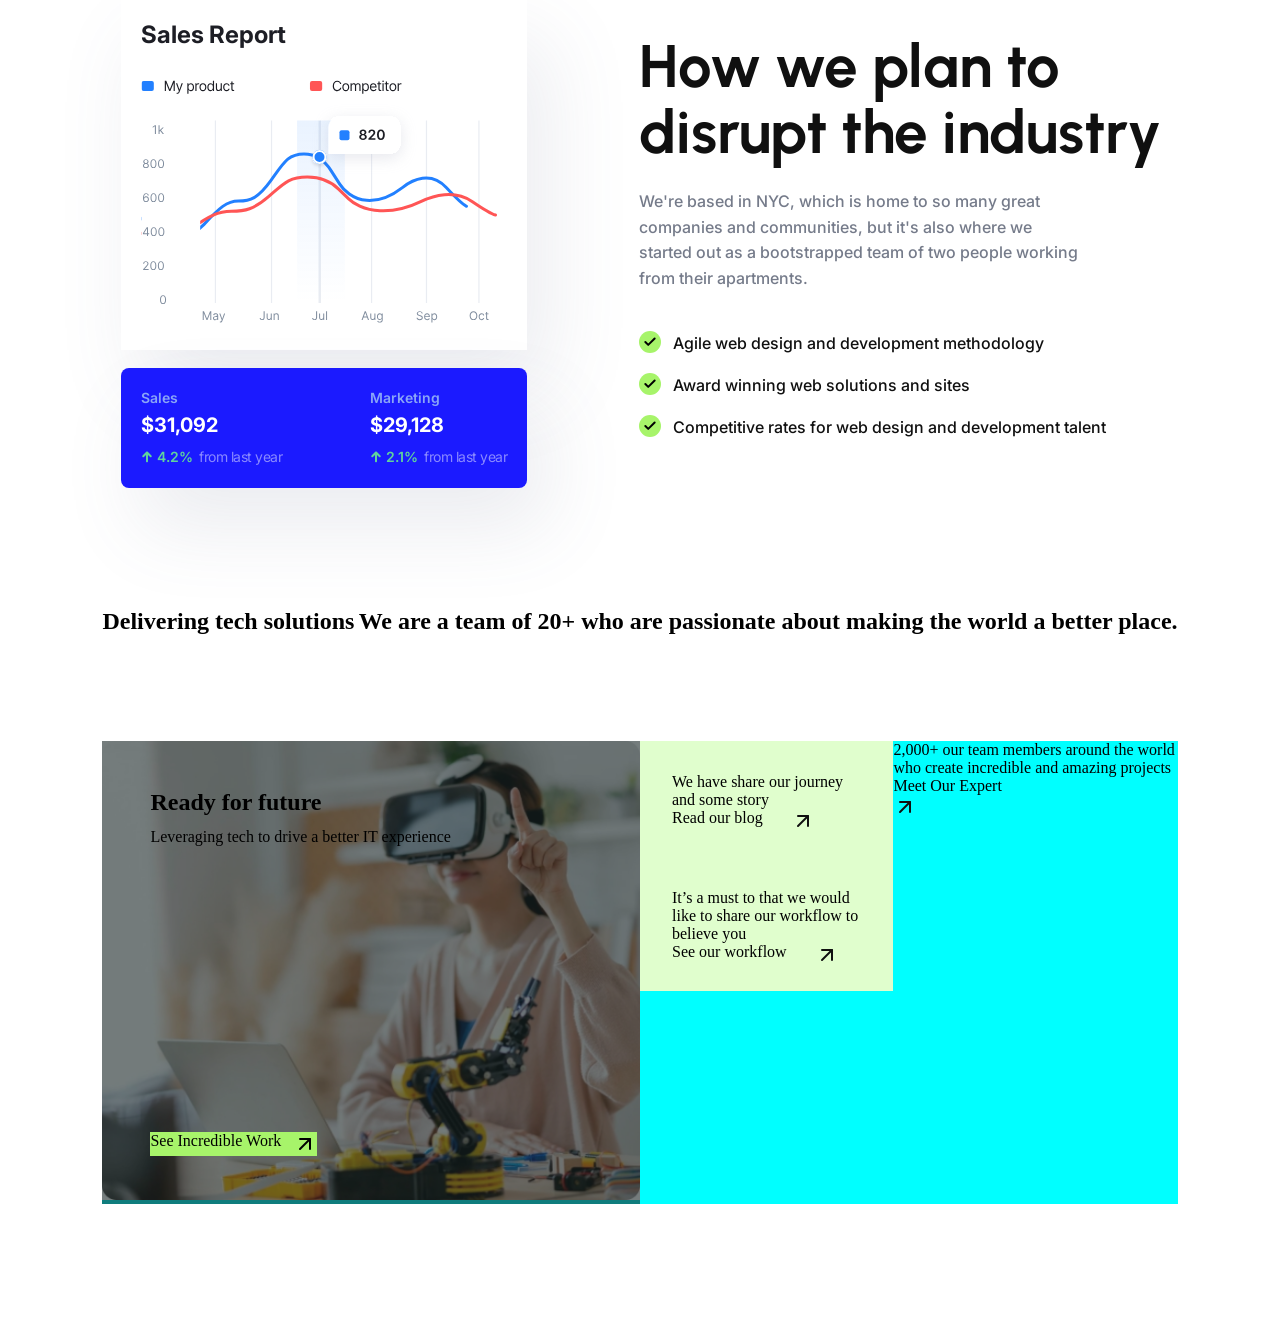
==== index.html @ 2952dc94 "1,2 section (commit1)" ====
<!DOCTYPE html>
<html lang="en">

<head>
    <meta charset="UTF-8">
    <meta name="viewport" content="width=device-width, initial-scale=1.0">
    <link rel="stylesheet" href="./helper.css">
    <link rel="stylesheet" href="./hard-website.css">
    <title>Document</title>
</head>

<body>
    <section class="section-sales">
        <div class="sales-report">
            <div class="sales-report-left">
               
                <div class="sales-report-left-top">
                    <h1 class="sales-report-left-top-title">Sales Report</h1>
                    <svg class="sales-report-left-svg " width="366.000000" height="260.000000" viewBox="0 0 366 260" fill="none" xmlns="http://www.w3.org/2000/svg" xmlns:xlink="http://www.w3.org/1999/xlink">
                        <desc>
                                Created with Pixso.''
                        </desc>
                        <defs>
                            <clipPath id="clip2_6625">
                                <rect id="Dec" rx="0.000000" width="29.500000" height="205.000000" transform="translate(431.770264 54.500000)" fill="white" fill-opacity="0"/>
                            </clipPath>
                            <clipPath id="clip2_6628">
                                <rect id="Nov" rx="0.000000" width="29.500000" height="205.000000" transform="translate(376.869995 54.500000)" fill="white" fill-opacity="0"/>
                            </clipPath>
                            <clipPath id="clip2_6631">
                                <rect id="Oct" rx="0.000000" width="25.840000" height="205.000000" transform="translate(325.630005 54.500000)" fill="white" fill-opacity="0"/>
                            </clipPath>
                            <clipPath id="clip2_6634">
                                <rect id="Sep" rx="0.000000" width="28.280001" height="205.000000" transform="translate(271.949951 54.500000)" fill="white" fill-opacity="0"/>
                            </clipPath>
                            <clipPath id="clip2_6637">
                                <rect id="Aug" rx="0.000000" width="29.500000" height="205.000000" transform="translate(217.050049 54.500000)" fill="white" fill-opacity="0"/>
                            </clipPath>
                            <clipPath id="clip2_6640">
                                <rect id="Jul" rx="0.000000" width="47.799999" height="205.000000" transform="translate(156.050049 54.500000)" fill="white" fill-opacity="0"/>
                            </clipPath>
                            <clipPath id="clip2_6644">
                                <rect id="Jun" rx="0.000000" width="28.280001" height="205.000000" transform="translate(114.570068 54.500000)" fill="white" fill-opacity="0"/>
                            </clipPath>
                            <clipPath id="clip2_6647">
                                <rect id="May" rx="0.000000" width="31.939999" height="205.000000" transform="translate(57.229980 54.500000)" fill="white" fill-opacity="0"/>
                            </clipPath>
                            <clipPath id="clip2_6650">
                                <rect id="Apr" rx="0.000000" width="27.059999" height="205.000000" transform="translate(4.770264 54.500000)" fill="white" fill-opacity="0"/>
                            </clipPath>
                            <clipPath id="clip2_6653">
                                <rect id="Mar" rx="0.000000" width="29.500000" height="205.000000" transform="translate(-50.130005 54.500000)" fill="white" fill-opacity="0"/>
                            </clipPath>
                            <clipPath id="clip2_6656">
                                <rect id="Feb" rx="0.000000" width="28.280001" height="205.000000" transform="translate(-103.810059 54.500000)" fill="white" fill-opacity="0"/>
                            </clipPath>
                            <clipPath id="clip2_6659">
                                <rect id="Jan" rx="0.000000" width="28.280001" height="205.000000" transform="translate(-157.489990 54.500000)" fill="white" fill-opacity="0"/>
                            </clipPath>
                            <filter id="filter_2_6663_dd" x="165.499756" y="32.000000" width="116.000000" height="82.000000" filterUnits="userSpaceOnUse" color-interpolation-filters="sRGB">
                                <feFlood flood-opacity="0" result="BackgroundImageFix"/>
                                <feColorMatrix in="SourceAlpha" type="matrix" values="0 0 0 0 0 0 0 0 0 0 0 0 0 0 0 0 0 0 127 0" result="hardAlpha"/>
                                <feOffset dx="0" dy="4"/>
                                <feGaussianBlur stdDeviation="7.33333"/>
                                <feComposite in2="hardAlpha" operator="out" k2="-1" k3="1"/>
                                <feColorMatrix type="matrix" values="0 0 0 0 0.62353 0 0 0 0 0.63922 0 0 0 0 0.72157 0 0 0 0.25 0"/>
                                <feBlend mode="normal" in2="BackgroundImageFix" result="effect_dropShadow_1"/>
                                <feBlend mode="normal" in="SourceGraphic" in2="effect_dropShadow_1" result="shape"/>
                            </filter>
                            <clipPath id="clip2_6671">
                                <rect id="Group 8" rx="0.000000" width="16.080000" height="23.000000" transform="translate(10.869995 52.500000)" fill="white" fill-opacity="0"/>
                            </clipPath>
                            <clipPath id="clip2_6673">
                                <rect id="Group 8 Copy 9" rx="0.000000" width="9.980000" height="23.000000" transform="translate(18.189941 222.500000)" fill="white" fill-opacity="0"/>
                            </clipPath>
                            <clipPath id="clip2_6675">
                                <rect id="Group 8 Copy 10" rx="0.000000" width="28.280001" height="23.000000" transform="translate(-0.109985 188.500000)" fill="white" fill-opacity="0"/>
                            </clipPath>
                            <clipPath id="clip2_6677">
                                <rect id="Group 8 Copy 3" rx="0.000000" width="28.280001" height="23.000000" transform="translate(-0.109985 154.500000)" fill="white" fill-opacity="0"/>
                            </clipPath>
                            <clipPath id="clip2_6679">
                                <rect id="Group 8 Copy 5" rx="0.000000" width="28.280001" height="23.000000" transform="translate(-0.109985 120.500000)" fill="white" fill-opacity="0"/>
                            </clipPath>
                            <clipPath id="clip2_6681">
                                <rect id="Group 8 Copy 7" rx="0.000000" width="28.280001" height="23.000000" transform="translate(-0.109985 86.500000)" fill="white" fill-opacity="0"/>
                            </clipPath>
                            <filter id="filter_2_6684_dd" x="167.500000" y="82.000000" width="22.000000" height="22.000000" filterUnits="userSpaceOnUse" color-interpolation-filters="sRGB">
                                <feFlood flood-opacity="0" result="BackgroundImageFix"/>
                                <feColorMatrix in="SourceAlpha" type="matrix" values="0 0 0 0 0 0 0 0 0 0 0 0 0 0 0 0 0 0 127 0" result="hardAlpha"/>
                                <feOffset dx="0" dy="2"/>
                                <feGaussianBlur stdDeviation="1.33333"/>
                                <feComposite in2="hardAlpha" operator="out" k2="-1" k3="1"/>
                                <feColorMatrix type="matrix" values="0 0 0 0 0.26667 0 0 0 0 0.26667 0 0 0 0 0.3098 0 0 0 0.15 0"/>
                                <feBlend mode="normal" in2="BackgroundImageFix" result="effect_dropShadow_1"/>
                                <feBlend mode="normal" in="SourceGraphic" in2="effect_dropShadow_1" result="shape"/>
                            </filter>
                            <clipPath id="clip2_6621">
                                <rect id="#Sales Figures" rx="0.000000" width="365.000000" height="259.000000" transform="translate(0.500000 0.500000)" fill="white" fill-opacity="0"/>
                            </clipPath>
                            <linearGradient x1="179.950027" y1="54.000000" x2="179.950027" y2="237.000000" id="paint_linear_2_6643_0" gradientUnits="userSpaceOnUse">
                                <stop stop-color="#2A85FF"/>
                                <stop offset="1.000000" stop-color="#2A85FF" stop-opacity="0.000000"/>
                            </linearGradient>
                        </defs>
                        <rect id="#Sales Figures" rx="0.000000" width="365.000000" height="259.000000" transform="translate(0.500000 0.500000)" fill="#FFFFFF" fill-opacity="0"/>
                        <g clip-path="url(#clip2_6621)">
                            <mask id="mask2_6623" mask-type="alpha" maskUnits="userSpaceOnUse" x="-0.609985" y="8.000000" width="367.219971" height="260.000000">
                                <rect id="Mask" x="-0.609985" y="8.000000" width="367.220001" height="260.000000" fill="#FFFFFF" fill-opacity="1.000000"/>
                                <rect id="Mask" x="-0.609985" y="8.000000" width="367.220001" height="260.000000" stroke="#979797" stroke-opacity="0" stroke-width="0.000000"/>
                            </mask>
                            <g mask="url(#mask2_6623)">
                                <rect id="Dec" rx="0.000000" width="29.500000" height="205.000000" transform="translate(431.770264 54.500000)" fill="#FFFFFF" fill-opacity="0"/>
                                <g clip-path="url(#clip2_6625)">
                                    <path id="Dec" d="M436.81 232.72L436.81 241.25L439.17 241.25Q440.32 241.24 441.18 240.75Q441.54 240.55 441.83 240.28Q442.24 239.89 442.51 239.36Q442.98 238.45 442.98 237.24L442.98 236.7Q442.97 235.52 442.5 234.61Q442.22 234.06 441.8 233.67Q441.52 233.41 441.18 233.21Q441.12 233.18 441.06 233.15Q440.25 232.72 439.21 232.72L436.81 232.72ZM437.93 240.33L437.93 233.65L439.24 233.65Q440.17 233.65 440.79 234.1Q441 234.25 441.18 234.46Q441.86 235.27 441.86 236.72L441.86 237.22Q441.86 238.71 441.14 239.52Q440.97 239.72 440.76 239.86Q440.1 240.33 439.11 240.33L437.93 240.33ZM445.74 241.01Q446.38 241.37 447.22 241.37Q448.17 241.37 448.84 240.94Q449.29 240.64 449.61 240.14L448.95 239.63Q448.69 239.97 448.35 240.19Q448.3 240.22 448.25 240.25Q447.85 240.48 447.28 240.48Q446.83 240.48 446.47 240.31Q446.18 240.16 445.95 239.91Q445.87 239.82 445.81 239.73Q445.42 239.19 445.4 238.39L449.69 238.39L449.69 237.94Q449.69 236.42 449.01 235.61Q448.81 235.37 448.56 235.2Q447.96 234.79 447.09 234.79Q446.76 234.79 446.45 234.87Q446.05 234.98 445.68 235.21Q445.51 235.33 445.35 235.47Q444.94 235.83 444.68 236.37Q444.32 237.11 444.32 238.06L444.32 238.26Q444.32 239.43 444.87 240.21Q444.98 240.37 445.12 240.52Q445.4 240.82 445.74 241.01ZM454.21 240.36Q453.92 240.48 453.58 240.48Q453.03 240.48 452.65 240.24Q452.45 240.1 452.29 239.89Q451.84 239.3 451.84 238.2L451.84 238Q451.84 236.87 452.29 236.28Q452.46 236.06 452.68 235.92Q453.06 235.68 453.57 235.68Q453.95 235.68 454.26 235.84Q454.45 235.93 454.61 236.08Q454.76 236.23 454.86 236.4Q455.04 236.7 455.07 237.09L456.1 237.09Q456.07 236.46 455.79 235.98Q455.61 235.68 455.34 235.43Q455.14 235.25 454.91 235.12Q454.33 234.79 453.57 234.79Q452.75 234.79 452.14 235.15Q452.1 235.17 452.07 235.19Q451.87 235.32 451.7 235.47Q451.33 235.82 451.09 236.31Q450.75 237.03 450.75 237.96L450.75 238.14Q450.75 239.59 451.46 240.44Q451.49 240.47 451.52 240.5Q451.77 240.79 452.08 240.98Q452.71 241.37 453.58 241.37Q453.89 241.37 454.18 241.3Q454.5 241.23 454.8 241.08Q455.26 240.84 455.58 240.47Q455.66 240.39 455.72 240.29Q456 239.89 456.07 239.46Q456.09 239.36 456.1 239.25L455.07 239.25Q455.05 239.47 454.97 239.66Q454.85 239.93 454.59 240.13Q454.41 240.28 454.21 240.36ZM446.48 235.81Q446.75 235.68 447.09 235.68Q447.54 235.68 447.87 235.89Q448.03 235.99 448.17 236.14Q448.56 236.59 448.61 237.42L448.61 237.5L445.44 237.5Q445.54 236.64 445.99 236.16Q446.2 235.93 446.48 235.81Z" fill="#92929D" fill-opacity="1.000000" fill-rule="evenodd"/>
                                    <path id="Shape" d="M444.69 237L444.69 54L445.91 54L445.91 237L444.69 237Z" fill="#F1F1F5" fill-opacity="1.000000" fill-rule="evenodd"/>
                                    <path id="Shape" d="M444.69 54L445.91 54L445.91 237L444.69 237L444.69 54Z" stroke="#979797" stroke-opacity="0" stroke-width="0.000000"/>
                                </g>
                                <rect id="Nov" rx="0.000000" width="29.500000" height="205.000000" transform="translate(376.869995 54.500000)" fill="#FFFFFF" fill-opacity="0"/>
                                <g clip-path="url(#clip2_6628)">
                                    <path id="Nov" d="M387.02 241.25L388.16 241.25L388.16 232.72L387.04 232.72L387.04 239.32L382.73 232.72L381.6 232.72L381.6 241.25L382.73 241.25L382.73 234.68L387.02 241.25ZM390.15 236.35Q389.78 237.09 389.78 238.02L389.78 238.1Q389.78 239.39 390.4 240.24Q390.48 240.36 390.58 240.47Q390.9 240.83 391.29 241.04Q391.89 241.37 392.67 241.37Q393.37 241.37 393.93 241.1Q394.06 241.04 394.19 240.96Q394.41 240.82 394.6 240.64Q394.96 240.3 395.2 239.81Q395.55 239.08 395.55 238.15L395.55 238.08Q395.55 236.75 394.92 235.9Q394.84 235.79 394.75 235.69Q394.44 235.34 394.06 235.13Q393.45 234.79 392.66 234.79Q392 234.79 391.46 235.04Q391.31 235.11 391.17 235.2Q391 235.3 390.85 235.43Q390.42 235.79 390.15 236.35ZM400.57 234.91L399 239.78L397.39 234.91L396.28 234.91L398.58 241.25L399.41 241.25L401.68 234.91L400.57 234.91ZM391.36 239.85Q390.87 239.21 390.87 238.15Q390.87 236.96 391.36 236.32Q391.61 236 391.94 235.84Q392.26 235.68 392.66 235.68Q393.08 235.68 393.41 235.85Q393.73 236.01 393.97 236.33Q394.47 236.98 394.47 238.02Q394.47 239.19 393.98 239.84Q393.75 240.14 393.44 240.31Q393.1 240.48 392.67 240.48Q392.24 240.48 391.9 240.31Q391.59 240.15 391.36 239.85Z" fill="#92929D" fill-opacity="1.000000" fill-rule="evenodd"/>
                                    <path id="Shape" d="M389.79 237L389.79 54L391.01 54L391.01 237L389.79 237Z" fill="#F1F1F5" fill-opacity="1.000000" fill-rule="evenodd"/>
                                    <path id="Shape" d="M389.79 54L391.01 54L391.01 237L389.79 237L389.79 54Z" stroke="#979797" stroke-opacity="0" stroke-width="0.000000"/>
                                </g>
                                <rect id="Oct" rx="0.000000" width="25.840000" height="205.000000" transform="translate(325.630005 54.500000)" fill="#FFFFFF" fill-opacity="0"/>
                                <g clip-path="url(#clip2_6631)">
                                    <path id="Oct" d="M332.48 245.15C334.72 245.15 336.34 246.87 336.34 249.63C336.34 252.39 334.72 254.12 332.48 254.12C330.25 254.12 328.63 252.39 328.63 249.63C328.63 246.87 330.25 245.15 332.48 245.15ZM346.12 247.45L347.52 247.45L347.52 248.3L346.12 248.3L346.12 252.12C346.12 252.97 346.55 253.11 346.99 253.11C347.21 253.11 347.35 253.08 347.43 253.06L347.64 253.96C347.5 254.01 347.26 254.08 346.89 254.08C346.04 254.08 345.11 253.54 345.11 252.39L345.11 248.3L344.13 248.3L344.13 247.45L345.11 247.45L345.11 245.88L346.12 245.88L346.12 247.45ZM332.48 253.13C334.07 253.13 335.31 251.9 335.31 249.63C335.31 247.37 334.07 246.14 332.48 246.14C330.9 246.14 329.65 247.37 329.65 249.63C329.65 251.9 330.9 253.13 332.48 253.13ZM343.2 252.09C343.03 253.25 342.08 254.13 340.63 254.13C338.79 254.13 337.66 252.72 337.66 250.76C337.66 248.76 338.84 247.37 340.61 247.37C341.99 247.37 343.03 248.18 343.2 249.41L342.2 249.41C342.05 248.81 341.52 248.27 340.63 248.27C339.45 248.27 338.67 249.24 338.67 250.72C338.67 252.24 339.44 253.23 340.63 253.23C341.41 253.23 342.01 252.8 342.2 252.09L343.2 252.09Z" fill="#808D9E" fill-opacity="1.000000" fill-rule="evenodd"/>
                                    <path id="Shape" d="M337.33 237L337.33 54L338.55 54L338.55 237L337.33 237Z" fill="#E9ECF2" fill-opacity="1.000000" fill-rule="evenodd"/>
                                </g>
                                <rect id="Sep" rx="0.000000" width="28.280001" height="205.000000" transform="translate(271.949951 54.500000)" fill="#FFFFFF" fill-opacity="0"/>
                                <g clip-path="url(#clip2_6634)">
                                    <path id="Sep" d="M281.71 247.45L280.69 247.45C280.59 246.59 279.78 246.09 278.73 246.09C277.57 246.09 276.8 246.7 276.8 247.54C276.8 248.47 277.84 248.81 278.49 248.98L279.38 249.22C280.28 249.46 281.83 249.99 281.83 251.63C281.83 253.04 280.69 254.15 278.68 254.15C276.8 254.15 275.64 253.18 275.54 251.75L276.63 251.75C276.72 252.73 277.64 253.2 278.68 253.2C279.89 253.2 280.81 252.56 280.81 251.61C280.81 250.74 279.99 250.42 279.07 250.16L278 249.85C276.63 249.46 275.78 248.76 275.78 247.59C275.78 246.12 277.09 245.15 278.76 245.15C280.45 245.15 281.66 246.13 281.71 247.45ZM288.78 252.48C288.48 253.47 287.51 254.13 286.18 254.13C284.28 254.13 283.12 252.79 283.12 250.77C283.12 248.76 284.3 247.37 286.07 247.37C287.44 247.37 288.89 248.2 288.89 250.64L288.89 251.06L284.13 251.06C284.18 252.47 285 253.23 286.18 253.23C286.96 253.23 287.56 252.89 287.81 252.21L288.78 252.48ZM291.43 256.45L290.42 256.45L290.42 247.45L291.39 247.45L291.39 248.49L291.51 248.49C291.73 248.15 292.13 247.37 293.4 247.37C295.06 247.37 296.2 248.68 296.2 250.74C296.2 252.82 295.06 254.13 293.42 254.13C292.16 254.13 291.73 253.35 291.51 252.99L291.43 252.99L291.43 256.45ZM286.07 248.27C284.92 248.27 284.2 249.18 284.13 250.2L287.86 250.2C287.86 249.09 287.16 248.27 286.07 248.27ZM293.29 248.27C292.06 248.27 291.41 249.26 291.41 250.72C291.41 252.21 292.07 253.23 293.29 253.23C294.54 253.23 295.19 252.12 295.19 250.72C295.19 249.34 294.56 248.27 293.29 248.27Z" fill="#808D9E" fill-opacity="1.000000" fill-rule="evenodd"/>
                                    <path id="Shape" d="M284.87 237L284.87 54L286.09 54L286.09 237L284.87 237Z" fill="#E9ECF2" fill-opacity="1.000000" fill-rule="evenodd"/>
                                </g>
                                <rect id="Aug" rx="0.000000" width="29.500000" height="205.000000" transform="translate(217.050049 54.500000)" fill="#FFFFFF" fill-opacity="0"/>
                                <g clip-path="url(#clip2_6637)">
                                    <path id="Aug" d="M222.53 251.52L221.65 254L220.54 254L223.75 245.27L224.84 245.27L228.04 254L226.94 254L226.06 251.52L222.53 251.52ZM224.26 246.65L222.86 250.59L225.72 250.59L224.33 246.65L224.26 246.65ZM241.71 254.18C241.71 255.87 240.45 256.59 238.88 256.59C237.42 256.59 236.62 255.96 236.21 255.27L237.01 254.71C237.28 255.07 237.69 255.7 238.88 255.7C239.94 255.7 240.71 255.21 240.71 254.12L240.71 252.79L240.62 252.79C240.4 253.14 239.99 253.89 238.71 253.89C237.13 253.89 235.93 252.73 235.93 250.69C235.93 248.68 237.08 247.37 238.73 247.37C240.01 247.37 240.42 248.15 240.64 248.49L240.74 248.49L240.74 247.45L241.71 247.45L241.71 254.18ZM231.71 253.11C232.46 253.11 233.4 252.55 233.4 251.32L233.4 247.45L234.4 247.45L234.4 254L233.4 254L233.4 252.89L233.33 252.89C233.02 253.55 232.37 254.08 231.39 254.08C230.16 254.08 229.27 253.28 229.27 251.61L229.27 247.45L230.28 247.45L230.28 251.54C230.28 252.5 230.87 253.11 231.71 253.11ZM236.94 250.67C236.94 252.04 237.59 252.99 238.85 252.99C240.06 252.99 240.72 252.12 240.72 250.67C240.72 249.26 240.08 248.27 238.85 248.27C237.57 248.27 236.94 249.34 236.94 250.67Z" fill="#808D9E" fill-opacity="1.000000" fill-rule="evenodd"/>
                                    <path id="Shape" d="M229.97 237L229.97 54L231.19 54L231.19 237L229.97 237Z" fill="#E9ECF2" fill-opacity="1.000000" fill-rule="evenodd"/>
                                </g>
                                <rect id="Jul" rx="0.000000" width="47.799999" height="205.000000" transform="translate(156.050049 54.500000)" fill="#FFFFFF" fill-opacity="0"/>
                                <g clip-path="url(#clip2_6640)">
                                    <path id="Jul" d="M175.06 251.51L175.06 245.27L176.12 245.27L176.12 251.51C176.12 253.18 175.14 254.12 173.63 254.12C172.2 254.12 171.16 253.29 171.16 251.95L172.2 251.95C172.2 252.69 172.8 253.18 173.63 253.18C174.54 253.18 175.06 252.59 175.06 251.51ZM185.06 245.27L186.07 245.27L186.07 254L185.06 254L185.06 245.27ZM180.53 253.11C181.28 253.11 182.22 252.55 182.22 251.32L182.22 247.45L183.22 247.45L183.22 254L182.22 254L182.22 252.89L182.15 252.89C181.84 253.55 181.19 254.08 180.21 254.08C178.98 254.08 178.09 253.28 178.09 251.61L178.09 247.45L179.1 247.45L179.1 251.54C179.1 252.5 179.69 253.11 180.53 253.11Z" fill="#808D9E" fill-opacity="1.000000" fill-rule="evenodd"/>
                                    <path id="Shape" d="M177.51 237L177.51 54L179.95 54L179.95 237L177.51 237Z" fill="#E9ECF2" fill-opacity="1.000000" fill-rule="evenodd"/>
                                    <g opacity="0.100000">
                                        <path id="Shape" d="M155.55 237L155.55 54L204.35 54L204.35 237L155.55 237Z" fill="url(#paint_linear_2_6643_0)" fill-opacity="1.000000" fill-rule="evenodd"/>
                                    </g>
                                </g>
                                <rect id="Jun" rx="0.000000" width="28.280001" height="205.000000" transform="translate(114.570068 54.500000)" fill="#FFFFFF" fill-opacity="0"/>
                                <g clip-path="url(#clip2_6644)">
                                    <path id="Jun" d="M122.6 251.51L122.6 245.27L123.66 245.27L123.66 251.51C123.66 253.18 122.69 254.12 121.17 254.12C119.74 254.12 118.7 253.29 118.7 251.95L119.74 251.95C119.74 252.69 120.34 253.18 121.17 253.18C122.08 253.18 122.6 252.59 122.6 251.51ZM135.28 248.27C134.32 248.27 133.61 248.92 133.61 250.06L133.61 254L132.61 254L132.61 247.45L133.58 247.45L133.58 248.47L133.66 248.47C133.97 247.81 134.58 247.37 135.57 247.37C136.9 247.37 137.79 248.17 137.79 249.84L137.79 254L136.78 254L136.78 249.91C136.78 248.88 136.21 248.27 135.28 248.27ZM128.07 253.11C128.82 253.11 129.76 252.55 129.76 251.32L129.76 247.45L130.76 247.45L130.76 254L129.76 254L129.76 252.89L129.69 252.89C129.38 253.55 128.74 254.08 127.75 254.08C126.52 254.08 125.63 253.28 125.63 251.61L125.63 247.45L126.64 247.45L126.64 251.54C126.64 252.5 127.24 253.11 128.07 253.11Z" fill="#808D9E" fill-opacity="1.000000" fill-rule="evenodd"/>
                                    <path id="Shape" d="M129.92 237L129.92 54L131.14 54L131.14 237L129.92 237Z" fill="#E9ECF2" fill-opacity="1.000000" fill-rule="evenodd"/>
                                </g>
                                <rect id="May" rx="0.000000" width="31.939999" height="205.000000" transform="translate(57.229980 54.500000)" fill="#FFFFFF" fill-opacity="0"/>
                                <g clip-path="url(#clip2_6647)">
                                    <path id="May" d="M61.73 254L61.73 245.27L62.99 245.27L65.96 252.51L66.06 252.51L69.03 245.27L70.29 245.27L70.29 254L69.3 254L69.3 247.37L69.21 247.37L66.49 254L65.53 254L62.8 247.37L62.72 247.37L62.72 254L61.73 254ZM76.14 253.11C75.93 253.54 75.33 254.15 74.19 254.15C72.95 254.15 71.96 253.42 71.96 252.14C71.96 250.64 73.28 250.37 74.5 250.21C75.69 250.06 76.19 250.1 76.19 249.62L76.19 249.58C76.19 248.74 75.73 248.25 74.81 248.25C73.85 248.25 73.32 248.76 73.1 249.24L72.14 248.9C72.66 247.71 73.78 247.37 74.77 247.37C75.61 247.37 77.19 247.6 77.19 249.68L77.19 254L76.19 254L76.19 253.11L76.14 253.11ZM81.37 254.95C80.99 255.97 80.35 256.45 79.44 256.45C79.1 256.45 78.81 256.38 78.71 256.33L78.96 255.45C79.7 255.63 80.15 255.54 80.52 254.54L80.7 254.03L78.28 247.45L79.37 247.45L81.18 252.67L81.25 252.67L83.06 247.45L84.15 247.45L81.37 254.95ZM72.97 252.19C72.97 252.89 73.55 253.25 74.35 253.25C75.54 253.25 76.19 252.45 76.19 251.63L76.19 250.71C76.01 250.91 74.87 251.03 74.45 251.08C73.66 251.18 72.97 251.42 72.97 252.19Z" fill="#808D9E" fill-opacity="1.000000" fill-rule="evenodd"/>
                                    <path id="Shape" d="M73.82 237L73.82 54L75.01 54L75.01 237L73.82 237Z" fill="#E9ECF2" fill-opacity="1.000000" fill-rule="evenodd"/>
                                </g>
                                <rect id="Apr" rx="0.000000" width="27.059999" height="205.000000" transform="translate(4.770264 54.500000)" fill="#FFFFFF" fill-opacity="0"/>
                                <g clip-path="url(#clip2_6650)">
                                    <path id="Apr" d="M10.08 241.25L10.89 239.02L14.46 239.02L15.27 241.25L16.43 241.25L13.17 232.72L12.18 232.72L8.92 241.25L10.08 241.25ZM14.13 238.1L11.23 238.1L12.67 234.11L14.13 238.1ZM22.19 240.48Q22.85 239.6 22.85 238.15L22.85 238.05Q22.85 236.52 22.18 235.66Q21.89 235.28 21.51 235.07Q21.02 234.79 20.38 234.79Q19.61 234.79 19.07 235.14Q18.77 235.32 18.54 235.61L18.48 234.91L17.49 234.91L17.49 243.69L18.58 243.69L18.58 240.64Q18.76 240.83 18.97 240.98Q19.55 241.37 20.39 241.37Q20.99 241.37 21.46 241.12Q21.87 240.9 22.19 240.48ZM26.84 235.84Q27.13 235.84 27.38 235.88L27.38 234.88Q27.21 234.79 26.9 234.79Q26.43 234.79 26.07 234.98Q25.66 235.2 25.38 235.64L25.37 234.91L24.31 234.91L24.31 241.25L25.4 241.25L25.4 236.75Q25.56 236.36 25.86 236.13Q26.24 235.84 26.84 235.84ZM21.31 236.34Q21.76 236.96 21.76 238.03Q21.76 239.25 21.3 239.87Q21.08 240.17 20.78 240.32Q20.47 240.48 20.07 240.48Q19.56 240.48 19.18 240.26Q18.82 240.04 18.58 239.62L18.58 236.59Q18.83 236.14 19.22 235.92Q19.58 235.71 20.05 235.71Q20.48 235.71 20.82 235.9Q21.1 236.05 21.31 236.34Z" fill="#92929D" fill-opacity="1.000000" fill-rule="evenodd"/>
                                    <path id="Shape" d="M18.92 237L18.92 54L20.11 54L20.11 237L18.92 237Z" fill="#F1F1F5" fill-opacity="1.000000" fill-rule="evenodd"/>
                                    <path id="Shape" d="M18.92 54L20.11 54L20.11 237L18.92 237L18.92 54Z" stroke="#979797" stroke-opacity="0" stroke-width="0.000000"/>
                                </g>
                                <rect id="Mar" rx="0.000000" width="29.500000" height="205.000000" transform="translate(-50.130005 54.500000)" fill="#FFFFFF" fill-opacity="0"/>
                                <g clip-path="url(#clip2_6653)">
                                    <path id="Mar" d="M-41.13 239.68L-43.92 232.72L-45.37 232.72L-45.37 241.25L-44.25 241.25L-44.25 237.93L-44.36 234.36L-41.56 241.25L-40.7 241.25L-37.9 234.34L-38.01 237.93L-38.01 241.25L-36.88 241.25L-36.88 232.72L-38.34 232.72L-41.13 239.68ZM-31.22 240.58Q-31.16 241.06 -31.07 241.25L-29.93 241.25L-29.93 241.16Q-30.15 240.64 -30.15 239.77L-30.15 236.85Q-30.17 236.15 -30.5 235.67Q-30.63 235.49 -30.8 235.34Q-30.8 235.34 -30.81 235.33Q-31.43 234.79 -32.51 234.79Q-33.2 234.79 -33.77 235.05Q-33.78 235.05 -33.78 235.05Q-34.35 235.31 -34.69 235.75Q-34.69 235.75 -34.7 235.75Q-34.99 236.14 -35.03 236.54Q-35.03 236.61 -35.03 236.67L-33.94 236.67Q-33.94 236.54 -33.91 236.43Q-33.82 236.16 -33.55 235.96Q-33.51 235.93 -33.47 235.9Q-33.1 235.67 -32.58 235.67Q-31.93 235.67 -31.59 235.99Q-31.58 236 -31.58 236Q-31.5 236.08 -31.44 236.17Q-31.24 236.47 -31.24 236.91L-31.24 237.41L-32.29 237.41Q-33.66 237.41 -34.41 237.96Q-34.73 238.19 -34.91 238.5Q-35.16 238.92 -35.16 239.49Q-35.16 239.92 -35 240.27Q-34.85 240.59 -34.56 240.84Q-34.44 240.94 -34.31 241.03Q-33.77 241.37 -33.02 241.37Q-32.56 241.37 -32.16 241.22Q-31.64 241.03 -31.22 240.58ZM-25.84 235.84Q-25.55 235.84 -25.3 235.88L-25.3 234.88Q-25.47 234.79 -25.78 234.79Q-26.25 234.79 -26.61 234.98Q-27.01 235.2 -27.29 235.64L-27.31 234.91L-28.37 234.91L-28.37 241.25L-27.28 241.25L-27.28 236.75Q-27.12 236.36 -26.82 236.13Q-26.44 235.84 -25.84 235.84ZM-32.49 240.39Q-32.68 240.43 -32.87 240.43Q-33.32 240.43 -33.64 240.21Q-33.69 240.18 -33.74 240.14Q-33.84 240.05 -33.92 239.94Q-34.08 239.69 -34.08 239.34Q-34.08 239.04 -33.95 238.82Q-33.57 238.18 -32.09 238.18L-31.24 238.18L-31.24 239.48Q-31.27 239.55 -31.31 239.62Q-31.52 239.94 -31.9 240.16Q-32.19 240.33 -32.49 240.39Z" fill="#92929D" fill-opacity="1.000000" fill-rule="evenodd"/>
                                    <path id="Shape" d="M-35.98 237L-35.98 54L-34.79 54L-34.79 237L-35.98 237Z" fill="#F1F1F5" fill-opacity="1.000000" fill-rule="evenodd"/>
                                    <path id="Shape" d="M-35.98 54L-34.79 54L-34.79 237L-35.98 237L-35.98 54Z" stroke="#979797" stroke-opacity="0" stroke-width="0.000000"/>
                                </g>
                                <rect id="Feb" rx="0.000000" width="28.280001" height="205.000000" transform="translate(-103.810059 54.500000)" fill="#FFFFFF" fill-opacity="0"/>
                                <g clip-path="url(#clip2_6656)">
                                    <path id="Feb" d="M-81.25 240.49Q-80.58 239.6 -80.58 238.15L-80.58 238.06Q-80.58 236.54 -81.24 235.67Q-81.53 235.29 -81.91 235.08Q-82.4 234.79 -83.06 234.79Q-83.79 234.79 -84.32 235.12Q-84.63 235.31 -84.87 235.61L-84.87 232.25L-85.95 232.25L-85.95 241.25L-84.96 241.25L-84.9 240.52Q-84.67 240.82 -84.36 241.02Q-83.82 241.37 -83.05 241.37Q-82.46 241.37 -82 241.13Q-81.57 240.91 -81.25 240.49ZM-97.7 237.48L-94.12 237.48L-94.12 236.56L-97.7 236.56L-97.7 233.65L-93.54 233.65L-93.54 232.72L-98.82 232.72L-98.82 241.25L-97.7 241.25L-97.7 237.48ZM-91.24 241.01Q-90.61 241.37 -89.76 241.37Q-88.82 241.37 -88.15 240.94Q-87.7 240.64 -87.37 240.14L-88.04 239.63Q-88.3 239.97 -88.64 240.19Q-88.68 240.22 -88.73 240.25Q-89.13 240.48 -89.71 240.48Q-90.15 240.48 -90.52 240.31Q-90.81 240.16 -91.04 239.91Q-91.11 239.82 -91.18 239.73Q-91.57 239.19 -91.59 238.39L-87.29 238.39L-87.29 237.94Q-87.29 236.42 -87.98 235.61Q-88.18 235.37 -88.43 235.2Q-89.03 234.79 -89.9 234.79Q-90.23 234.79 -90.54 234.87Q-90.94 234.98 -91.3 235.21Q-91.48 235.33 -91.63 235.47Q-92.05 235.83 -92.31 236.37Q-92.67 237.11 -92.67 238.06L-92.67 238.26Q-92.67 239.43 -92.12 240.21Q-92 240.37 -91.86 240.52Q-91.58 240.82 -91.24 241.01ZM-90.51 235.81Q-90.23 235.68 -89.9 235.68Q-89.44 235.68 -89.11 235.89Q-88.95 235.99 -88.82 236.14Q-88.42 236.59 -88.38 237.42L-88.38 237.5L-91.55 237.5Q-91.45 236.64 -91 236.16Q-90.78 235.93 -90.51 235.81ZM-82.1 236.32Q-81.67 236.92 -81.67 238.03Q-81.67 239.24 -82.1 239.85Q-82.29 240.11 -82.55 240.26Q-82.88 240.45 -83.31 240.45Q-83.79 240.45 -84.15 240.25Q-84.59 240 -84.87 239.45L-84.87 236.71Q-84.62 236.19 -84.21 235.94Q-83.84 235.71 -83.33 235.71Q-82.85 235.71 -82.5 235.93Q-82.27 236.07 -82.1 236.32Z" fill="#92929D" fill-opacity="1.000000" fill-rule="evenodd"/>
                                    <path id="Shape" d="M-88.44 237L-88.44 54L-87.25 54L-87.25 237L-88.44 237Z" fill="#F1F1F5" fill-opacity="1.000000" fill-rule="evenodd"/>
                                    <path id="Shape" d="M-88.44 54L-87.25 54L-87.25 237L-88.44 237L-88.44 54Z" stroke="#979797" stroke-opacity="0" stroke-width="0.000000"/>
                                </g>
                                <rect id="Jan" rx="0.000000" width="28.280001" height="205.000000" transform="translate(-157.489990 54.500000)" fill="#FFFFFF" fill-opacity="0"/>
                                <g clip-path="url(#clip2_6659)">
                                    <path id="Jan" d="M-147.88 232.72L-149.01 232.72L-149.01 238.78Q-149.02 239.5 -149.37 239.92Q-149.41 239.97 -149.45 240.01Q-149.58 240.14 -149.73 240.23Q-150.08 240.45 -150.58 240.45Q-151.28 240.45 -151.67 240.1Q-151.71 240.07 -151.74 240.04Q-151.78 239.99 -151.82 239.95Q-152.14 239.55 -152.14 238.9L-153.26 238.9Q-153.26 239.82 -152.82 240.42Q-152.71 240.58 -152.56 240.72Q-152.53 240.74 -152.51 240.76Q-151.8 241.37 -150.58 241.37Q-149.55 241.37 -148.87 240.89Q-148.74 240.79 -148.61 240.68Q-148.46 240.53 -148.34 240.37Q-147.88 239.73 -147.88 238.76L-147.88 232.72ZM-142.29 240.58Q-142.23 241.06 -142.13 241.25L-141 241.25L-141 241.16Q-141.22 240.64 -141.22 239.77L-141.22 236.85Q-141.24 236.15 -141.57 235.67Q-141.69 235.49 -141.86 235.34Q-141.87 235.34 -141.88 235.33Q-142.5 234.79 -143.58 234.79Q-144.27 234.79 -144.84 235.05Q-144.85 235.05 -144.85 235.05Q-145.42 235.31 -145.76 235.75Q-145.76 235.75 -145.76 235.75Q-146.06 236.14 -146.09 236.54Q-146.1 236.61 -146.1 236.67L-145.01 236.67Q-145.01 236.54 -144.97 236.43Q-144.89 236.16 -144.62 235.96Q-144.58 235.93 -144.54 235.9Q-144.17 235.67 -143.65 235.67Q-143 235.67 -142.66 235.99Q-142.65 236 -142.64 236Q-142.57 236.08 -142.51 236.17Q-142.3 236.47 -142.3 236.91L-142.3 237.41L-143.36 237.41Q-144.72 237.41 -145.48 237.96Q-145.8 238.19 -145.98 238.5Q-146.23 238.92 -146.23 239.49Q-146.23 239.92 -146.06 240.27Q-145.91 240.59 -145.63 240.84Q-145.51 240.94 -145.38 241.03Q-144.84 241.37 -144.09 241.37Q-143.63 241.37 -143.23 241.22Q-142.71 241.03 -142.29 240.58ZM-138.37 235.71L-138.41 234.91L-139.43 234.91L-139.43 241.25L-138.35 241.25L-138.35 236.73Q-138.2 236.43 -137.98 236.2Q-137.86 236.09 -137.73 236Q-137.61 235.91 -137.49 235.86Q-137.18 235.71 -136.8 235.71Q-136.16 235.71 -135.85 236.04Q-135.85 236.04 -135.85 236.04Q-135.54 236.37 -135.53 237.06L-135.53 241.25L-134.45 241.25L-134.45 237.06Q-134.46 235.79 -135.09 235.23Q-135.59 234.79 -136.48 234.79Q-137.07 234.79 -137.55 235.03Q-138.01 235.26 -138.37 235.71ZM-143.56 240.39Q-143.74 240.43 -143.93 240.43Q-144.39 240.43 -144.71 240.21Q-144.76 240.18 -144.81 240.14Q-144.91 240.05 -144.98 239.94Q-145.15 239.69 -145.15 239.34Q-145.15 239.04 -145.02 238.82Q-144.64 238.18 -143.15 238.18L-142.3 238.18L-142.3 239.48Q-142.34 239.55 -142.38 239.62Q-142.59 239.94 -142.97 240.16Q-143.25 240.33 -143.56 240.39Z" fill="#92929D" fill-opacity="1.000000" fill-rule="evenodd"/>
                                    <path id="Shape" d="M-143.34 237L-143.34 54L-142.15 54L-142.15 237L-143.34 237Z" fill="#F1F1F5" fill-opacity="1.000000" fill-rule="evenodd"/>
                                    <path id="Shape" d="M-143.34 54L-142.15 54L-142.15 237L-143.34 237L-143.34 54Z" stroke="#979797" stroke-opacity="0" stroke-width="0.000000"/>
                                </g>
                                <g filter="url(#filter_2_6663_dd)">
                                    <path id="Rectangle 2964" d="M199.5 50L247.5 50C254.12 50 259.5 55.37 259.5 62L259.5 76C259.5 82.62 254.12 88 247.5 88L187.5 88L187.5 62C187.5 55.37 192.87 50 199.5 50Z" fill="#FFFFFF" fill-opacity="1.000000" fill-rule="nonzero"/>
                                </g>
                                <path id="820" d="M225.8 71.12C225.8 72.78 224.22 73.99 222.02 73.99C219.8 73.99 218.23 72.78 218.23 71.12C218.23 69.85 219.16 68.79 220.36 68.59L220.36 68.52C219.31 68.29 218.6 67.36 218.61 66.26C218.6 64.69 220.05 63.53 222.02 63.53C223.98 63.53 225.42 64.7 225.42 66.26C225.42 67.36 224.7 68.29 223.67 68.52L223.67 68.59C224.86 68.79 225.8 69.85 225.8 71.12ZM234.42 73.85L227.44 73.85L227.44 72.52L230.98 69.05C231.98 68.03 232.5 67.43 232.5 66.58C232.5 65.62 231.78 65.03 230.81 65.03C229.8 65.03 229.14 65.68 229.14 66.72L227.38 66.72C227.38 64.78 228.81 63.53 230.83 63.53C232.88 63.53 234.27 64.78 234.27 66.48C234.27 67.63 233.72 68.56 231.74 70.46L229.99 72.24L229.99 72.31L234.42 72.31L234.42 73.85ZM243.83 68.77C243.83 72.11 242.36 74.05 239.91 74.05C237.45 74.05 235.98 72.11 235.98 68.77C235.99 65.44 237.46 63.53 239.91 63.53C242.35 63.53 243.83 65.45 243.83 68.77ZM220.41 66.44C220.4 67.32 221.07 67.93 222.02 67.93C222.95 67.93 223.62 67.32 223.63 66.44C223.62 65.56 222.97 64.97 222.02 64.97C221.05 64.97 220.4 65.56 220.41 66.44ZM237.85 68.77C237.84 71.22 238.64 72.49 239.91 72.49C241.18 72.49 241.97 71.22 241.97 68.77C241.97 66.35 241.18 65.07 239.91 65.07C238.64 65.07 237.85 66.35 237.85 68.77ZM220.13 70.99C220.12 71.93 220.87 72.57 222.02 72.57C223.16 72.57 223.9 71.93 223.91 70.99C223.9 70.02 223.1 69.33 222.02 69.33C220.92 69.33 220.12 70.02 220.13 70.99Z" fill="#1D1E25" fill-opacity="1.000000" fill-rule="evenodd"/>
                                <rect id="Rectangle 6945" x="198.499756" y="64.142578" rx="2.000000" width="10.000000" height="10.000000" fill="#2280FF" fill-opacity="1.000000"/>
                            </g>
                            <g mask="url(#mask2_6623)">
                                <path id="Vector 3" d="M-9.5 147.88C-5.01 149.73 5.63 154.87 12.19 160.69C20.38 167.96 46.89 175.92 62.8 158.61C78.7 141.31 85.93 135.07 97.5 135.07C109.07 135.07 116.78 132.65 129.8 114.65C142.81 96.65 147.06 87.95 163.06 88C178.52 88.04 186.35 98.73 190.05 104.61L198.73 118.11C202.26 123.77 211.76 133.34 225.68 134.36C239.59 135.38 250.29 130.21 261.39 121.57C271.72 113.53 289.83 104.96 305.25 121.57C317.59 134.87 323.89 139.57 325.5 140.27" stroke="#2280FF" stroke-opacity="1.000000" stroke-width="3.000000" stroke-linecap="round"/>
                                <path id="Vector 4" d="M-33.5 154.62C-28.29 155.96 -15.98 159.71 -8.38 163.95C1.11 169.24 31.81 175.04 50.24 162.43C68.66 149.83 77.03 145.29 90.43 145.29C103.83 145.29 112.76 143.52 127.84 130.41C142.91 117.3 147.83 110.96 166.36 111C184.27 111.03 193.34 118.81 197.62 123.1L207.67 132.93C211.76 137.05 222.77 144.03 238.89 144.77C255 145.51 267.39 141.74 280.25 135.45C292.21 129.6 313.18 123.35 331.05 135.45C345.34 145.14 352.63 148.56 354.5 149.07" stroke="#FF5555" stroke-opacity="1.000000" stroke-width="3.000000" stroke-linecap="round"/>
                            </g>
                            <rect id="Rectangle" x="-0.609985" y="50.000000" width="59.779999" height="203.000000" fill="#FFFFFF" fill-opacity="1.000000"/>
                            <rect id="Rectangle" x="-0.609985" y="50.000000" width="59.779999" height="203.000000" stroke="#979797" stroke-opacity="0" stroke-width="0.000000"/>
                            <rect id="Group 8" rx="0.000000" width="16.080000" height="23.000000" transform="translate(10.869995 52.500000)" fill="#FFFFFF" fill-opacity="0"/>
                            <g clip-path="url(#clip2_6671)">
                                <path id="1k" d="M13.89 59.27L14.95 59.27L14.95 68L13.89 68L13.89 60.37L13.84 60.37L11.71 61.79L11.71 60.72L13.89 59.27ZM18.56 68L17.55 68L17.55 59.27L18.56 59.27L18.56 64.37L18.68 64.37L21.54 61.45L22.79 61.45L20.02 64.25L22.99 68L21.71 68L19.26 64.89L18.56 65.55L18.56 68Z" fill="#808D9E" fill-opacity="1.000000" fill-rule="evenodd"/>
                            </g>
                            <rect id="Group 8 Copy 9" rx="0.000000" width="9.980000" height="23.000000" transform="translate(18.189941 222.500000)" fill="#FFFFFF" fill-opacity="0"/>
                            <g clip-path="url(#clip2_6673)">
                                <path id="0" d="M25.08 233.63C25.08 236.48 23.97 238.12 22.05 238.12C20.12 238.12 19.01 236.48 19.01 233.63C19.01 230.8 20.13 229.15 22.05 229.15C23.96 229.15 25.08 230.8 25.08 233.63ZM20.03 233.63C20.03 235.9 20.78 237.18 22.05 237.18C23.31 237.18 24.06 235.9 24.06 233.63C24.06 231.37 23.31 230.07 22.05 230.07C20.78 230.07 20.03 231.37 20.03 233.63Z" fill="#808D9E" fill-opacity="1.000000" fill-rule="evenodd"/>
                            </g>
                            <rect id="Group 8 Copy 10" rx="0.000000" width="28.280001" height="23.000000" transform="translate(-0.109985 188.500000)" fill="#FFFFFF" fill-opacity="0"/>
                            <g clip-path="url(#clip2_6675)">
                                <path id="200" d="M7.63 204L2.12 204L2.12 203.23L5 200.08C6.01 198.97 6.48 198.37 6.48 197.57C6.48 196.65 5.76 196.07 4.81 196.07C3.8 196.07 3.16 196.73 3.16 197.72L2.15 197.72C2.15 196.19 3.32 195.15 4.84 195.15C6.38 195.15 7.47 196.22 7.47 197.57C7.47 198.54 7.03 199.29 5.53 200.89L3.57 202.99L3.57 203.06L7.63 203.06L7.63 204ZM15.35 199.63C15.35 202.48 14.24 204.12 12.31 204.12C10.39 204.12 9.28 202.48 9.28 199.63C9.28 196.8 10.4 195.15 12.31 195.15C14.22 195.15 15.35 196.8 15.35 199.63ZM22.93 199.63C22.93 202.48 21.82 204.12 19.9 204.12C17.97 204.12 16.86 202.48 16.86 199.63C16.86 196.8 17.99 195.15 19.9 195.15C21.81 195.15 22.93 196.8 22.93 199.63ZM10.3 199.63C10.3 201.9 11.04 203.18 12.31 203.18C13.58 203.18 14.32 201.9 14.32 199.63C14.32 197.37 13.57 196.07 12.31 196.07C11.05 196.07 10.3 197.37 10.3 199.63ZM17.89 199.63C17.89 201.9 18.63 203.18 19.9 203.18C21.17 203.18 21.91 201.9 21.91 199.63C21.91 197.37 21.16 196.07 19.9 196.07C18.64 196.07 17.89 197.37 17.89 199.63Z" fill="#808D9E" fill-opacity="1.000000" fill-rule="evenodd"/>
                            </g>
                            <rect id="Group 8 Copy 3" rx="0.000000" width="28.280001" height="23.000000" transform="translate(-0.109985 154.500000)" fill="#FFFFFF" fill-opacity="0"/>
                            <g clip-path="url(#clip2_6677)">
                                <path id="400" d="M15.79 165.63C15.79 168.48 14.68 170.12 12.76 170.12C10.83 170.12 9.72 168.48 9.72 165.63C9.72 162.8 10.85 161.15 12.76 161.15C14.67 161.15 15.79 162.8 15.79 165.63ZM23.38 165.63C23.38 168.48 22.27 170.12 20.34 170.12C18.42 170.12 17.31 168.48 17.31 165.63C17.31 162.8 18.43 161.15 20.34 161.15C22.25 161.15 23.38 162.8 23.38 165.63ZM6.02 168.21L1.92 168.21L1.92 167.34L5.75 161.27L7.03 161.27L7.03 167.27L8.22 167.27L8.22 168.21L7.03 168.21L7.03 170L6.02 170L6.02 168.21ZM10.74 165.63C10.74 167.9 11.49 169.18 12.76 169.18C14.02 169.18 14.77 167.9 14.77 165.63C14.77 163.37 14.02 162.07 12.76 162.07C11.49 162.07 10.74 163.37 10.74 165.63ZM18.33 165.63C18.33 167.9 19.07 169.18 20.34 169.18C21.61 169.18 22.35 167.9 22.35 165.63C22.35 163.37 21.6 162.07 20.34 162.07C19.08 162.07 18.33 163.37 18.33 165.63ZM3.05 167.27L6.02 167.27L6.02 162.62L5.95 162.62L3.05 167.2L3.05 167.27Z" fill="#808D9E" fill-opacity="1.000000" fill-rule="evenodd"/>
                            </g>
                            <rect id="Group 8 Copy 5" rx="0.000000" width="28.280001" height="23.000000" transform="translate(-0.109985 120.500000)" fill="#FFFFFF" fill-opacity="0"/>
                            <g clip-path="url(#clip2_6679)">
                                <path id="600" d="M7.93 133.18C7.93 134.81 6.78 136.14 5.01 136.12C3.59 136.1 1.98 135.2 1.98 131.97C1.98 128.89 3.19 127.15 5.15 127.15C6.62 127.15 7.65 128.09 7.86 129.45L6.82 129.45C6.63 128.67 6.07 128.09 5.15 128.09C3.8 128.09 2.98 129.32 2.97 131.45L3.04 131.45C3.51 130.72 4.29 130.28 5.19 130.28C6.68 130.28 7.93 131.5 7.93 133.18ZM15.57 131.63C15.57 134.48 14.46 136.12 12.53 136.12C10.61 136.12 9.5 134.48 9.5 131.63C9.5 128.8 10.62 127.15 12.53 127.15C14.44 127.15 15.57 128.8 15.57 131.63ZM23.15 131.63C23.15 134.48 22.04 136.12 20.12 136.12C18.19 136.12 17.08 134.48 17.08 131.63C17.08 128.8 18.21 127.15 20.12 127.15C22.03 127.15 23.15 128.8 23.15 131.63ZM10.52 131.63C10.52 133.9 11.27 135.18 12.53 135.18C13.8 135.18 14.55 133.9 14.55 131.63C14.55 129.37 13.8 128.07 12.53 128.07C11.27 128.07 10.52 129.37 10.52 131.63ZM18.11 131.63C18.11 133.9 18.85 135.18 20.12 135.18C21.39 135.18 22.13 133.9 22.13 131.63C22.13 129.37 21.38 128.07 20.12 128.07C18.86 128.07 18.11 129.37 18.11 131.63ZM3.13 133.2C3.12 134.24 3.92 135.18 5.01 135.18C6.09 135.18 6.91 134.29 6.91 133.18C6.91 132.1 6.12 131.22 5.05 131.22C3.97 131.22 3.13 132.15 3.13 133.2Z" fill="#808D9E" fill-opacity="1.000000" fill-rule="evenodd"/>
                            </g>
                            <rect id="Group 8 Copy 7" rx="0.000000" width="28.280001" height="23.000000" transform="translate(-0.109985 86.500000)" fill="#FFFFFF" fill-opacity="0"/>
                            <g clip-path="url(#clip2_6681)">
                                <path id="800" d="M7.88 99.68C7.87 101.1 6.66 102.12 4.92 102.12C3.15 102.12 1.94 101.1 1.95 99.68C1.94 98.57 2.68 97.64 3.63 97.46L3.63 97.41C2.8 97.2 2.26 96.4 2.27 95.47C2.26 94.14 3.38 93.15 4.92 93.15C6.43 93.15 7.55 94.14 7.55 95.47C7.55 96.4 7.01 97.2 6.19 97.41L6.19 97.46C7.13 97.64 7.87 98.57 7.88 99.68ZM15.48 97.63C15.48 100.48 14.37 102.12 12.45 102.12C10.52 102.12 9.41 100.48 9.41 97.63C9.41 94.8 10.54 93.15 12.45 93.15C14.36 93.15 15.48 94.8 15.48 97.63ZM23.07 97.63C23.07 100.48 21.96 102.12 20.03 102.12C18.11 102.12 17 100.48 17 97.63C17 94.8 18.12 93.15 20.03 93.15C21.94 93.15 23.07 94.8 23.07 97.63ZM3.3 95.54C3.29 96.44 3.96 97.04 4.92 97.04C5.85 97.04 6.52 96.44 6.53 95.54C6.52 94.65 5.88 94.07 4.92 94.07C3.93 94.07 3.29 94.65 3.3 95.54ZM10.44 97.63C10.44 99.9 11.18 101.18 12.45 101.18C13.72 101.18 14.46 99.9 14.46 97.63C14.46 95.37 13.71 94.07 12.45 94.07C11.19 94.07 10.44 95.37 10.44 97.63ZM18.02 97.63C18.02 99.9 18.77 101.18 20.03 101.18C21.3 101.18 22.05 99.9 22.05 97.63C22.05 95.37 21.3 94.07 20.03 94.07C18.77 94.07 18.02 95.37 18.02 97.63ZM2.99 99.62C2.98 100.56 3.72 101.18 4.92 101.18C6.09 101.18 6.83 100.56 6.84 99.62C6.83 98.64 6.02 97.94 4.92 97.94C3.79 97.94 2.98 98.64 2.99 99.62Z" fill="#808D9E" fill-opacity="1.000000" fill-rule="evenodd"/>
                            </g>
                            <g filter="url(#filter_2_6684_dd)">
                                <rect id="Selector" x="171.500000" y="84.000000" rx="7.000000" width="14.000000" height="14.000000" fill="#2280FF" fill-opacity="1.000000"/>
                                <rect id="Selector" x="172.500000" y="85.000000" rx="6.000000" width="12.000000" height="12.000000" stroke="#FFFFFF" stroke-opacity="1.000000" stroke-width="2.000000"/>
                            </g>
                            <rect id="Shape" x="168.969971" y="15.000000" rx="2.000000" width="12.200000" height="10.000000" fill="#FF5555" fill-opacity="1.000000"/>
                            <path id="Cases Sales" d="M242.91 15.29C242.91 15.73 242.54 16.08 242.08 16.08C241.62 16.08 241.24 15.73 241.24 15.29C241.24 14.85 241.62 14.5 242.08 14.5C242.54 14.5 242.91 14.85 242.91 15.29ZM196.25 14.67C198.3 14.67 199.97 15.91 200.35 18L199.12 18C198.82 16.58 197.61 15.83 196.25 15.83C194.41 15.83 192.95 17.26 192.95 19.91C192.95 22.55 194.41 23.98 196.25 23.98C197.61 23.98 198.82 23.22 199.12 21.81L200.35 21.81C199.97 23.9 198.3 25.14 196.25 25.14C193.65 25.14 191.76 23.13 191.76 19.91C191.76 16.68 193.65 14.67 196.25 14.67ZM238.58 17.36L240.21 17.36L240.21 18.35L238.58 18.35L238.58 22.81C238.58 23.8 239.08 23.96 239.59 23.96C239.85 23.96 240.01 23.92 240.11 23.9L240.35 24.95C240.19 25.02 239.91 25.09 239.48 25.09C238.48 25.09 237.4 24.46 237.4 23.13L237.4 18.35L236.25 18.35L236.25 17.36L237.4 17.36L237.4 15.53L238.58 15.53L238.58 17.36ZM245.99 17.36L247.62 17.36L247.62 18.35L245.99 18.35L245.99 22.81C245.99 23.8 246.49 23.96 247 23.96C247.26 23.96 247.42 23.92 247.52 23.9L247.76 24.95C247.6 25.02 247.32 25.09 246.89 25.09C245.89 25.09 244.82 24.46 244.82 23.13L244.82 18.35L243.66 18.35L243.66 17.36L244.82 17.36L244.82 15.53L245.99 15.53L245.99 17.36ZM257.84 25L256.66 25L256.66 17.36L257.8 17.36L257.8 18.51L257.88 18.51C258.16 17.76 258.95 17.24 259.87 17.24C260.04 17.24 260.35 17.25 260.48 17.26L260.48 18.45C260.4 18.43 260.08 18.37 259.77 18.37C258.65 18.37 257.84 19.13 257.84 20.16L257.84 25ZM208.24 21.22C208.24 23.58 206.85 25.16 204.78 25.16C202.72 25.16 201.32 23.58 201.32 21.22C201.32 18.83 202.72 17.26 204.78 17.26C206.85 17.26 208.24 18.83 208.24 21.22ZM210.71 25L209.53 25L209.53 17.36L210.67 17.36L210.67 18.55L210.77 18.55C211.08 17.74 211.82 17.26 212.81 17.26C213.82 17.26 214.49 17.74 214.86 18.55L214.94 18.55C215.34 17.76 216.14 17.26 217.23 17.26C218.59 17.26 219.56 18.09 219.56 19.89L219.56 25L218.38 25L218.38 19.89C218.38 18.76 217.67 18.31 216.83 18.31C215.76 18.31 215.14 19.04 215.14 20.02L215.14 25L213.95 25L213.95 19.77C213.95 18.89 213.33 18.31 212.44 18.31C211.52 18.31 210.71 19.1 210.71 20.22L210.71 25ZM222.38 27.86L221.2 27.86L221.2 17.36L222.34 17.36L222.34 18.57L222.48 18.57C222.73 18.17 223.19 17.26 224.68 17.26C226.61 17.26 227.95 18.79 227.95 21.2C227.95 23.62 226.61 25.16 224.7 25.16C223.23 25.16 222.73 24.24 222.48 23.82L222.38 23.82L222.38 27.86ZM235.48 23.22C235.12 24.38 233.99 25.16 232.44 25.16C230.23 25.16 228.88 23.58 228.88 21.24C228.88 18.89 230.25 17.26 232.32 17.26C233.91 17.26 235.6 18.23 235.6 21.08L235.6 21.57L230.05 21.57C230.11 23.21 231.06 24.1 232.44 24.1C233.36 24.1 234.05 23.7 234.34 22.91L235.48 23.22ZM255.37 21.22C255.37 23.58 253.98 25.16 251.91 25.16C249.85 25.16 248.45 23.58 248.45 21.22C248.45 18.83 249.85 17.26 251.91 17.26C253.98 17.26 255.37 18.83 255.37 21.22ZM242.65 25L241.48 25L241.48 17.36L242.65 17.36L242.65 25ZM202.5 21.22C202.5 22.75 203.21 24.1 204.78 24.1C206.35 24.1 207.07 22.75 207.07 21.22C207.07 19.69 206.35 18.31 204.78 18.31C203.21 18.31 202.5 19.69 202.5 21.22ZM224.55 18.31C223.11 18.31 222.36 19.47 222.36 21.18C222.36 22.91 223.13 24.1 224.55 24.1C226.02 24.1 226.77 22.81 226.77 21.18C226.77 19.57 226.04 18.31 224.55 18.31ZM232.32 18.31C230.97 18.31 230.13 19.37 230.05 20.56L234.41 20.56C234.41 19.27 233.59 18.31 232.32 18.31ZM249.63 21.22C249.63 22.75 250.34 24.1 251.91 24.1C253.48 24.1 254.2 22.75 254.2 21.22C254.2 19.69 253.48 18.31 251.91 18.31C250.34 18.31 249.63 19.69 249.63 21.22Z" fill="#1D1E25" fill-opacity="1.000000" fill-rule="evenodd"/>
                            <rect id="Shape" x="0.609985" y="15.000000" rx="2.000000" width="12.200000" height="10.000000" fill="#2280FF" fill-opacity="1.000000"/>
                            <rect id="Shape" x="0.609985" y="15.000000" rx="2.000000" width="12.200000" height="10.000000" stroke="#979797" stroke-opacity="0" stroke-width="0.000000"/>
                            <path id="Marketing Sales" d="M23.8 25L23.8 14.81L25.27 14.81L28.73 23.27L28.85 23.27L32.31 14.81L33.78 14.81L33.78 25L32.63 25L32.63 17.26L32.53 17.26L29.35 25L28.23 25L25.05 17.26L24.95 17.26L24.95 25L23.8 25ZM71.79 23.82C71.53 24.24 71.03 25.16 69.56 25.16C67.65 25.16 66.32 23.62 66.32 21.2C66.32 18.79 67.65 17.26 69.58 17.26C71.07 17.26 71.53 18.17 71.79 18.57L71.89 18.57L71.89 14.81L73.06 14.81L73.06 25L71.93 25L71.93 23.82L71.79 23.82ZM91.51 17.36L93.14 17.36L93.14 18.35L91.51 18.35L91.51 22.81C91.51 23.8 92 23.96 92.52 23.96C92.78 23.96 92.94 23.92 93.04 23.9L93.28 24.95C93.12 25.02 92.84 25.09 92.4 25.09C91.41 25.09 90.33 24.46 90.33 23.13L90.33 18.35L89.18 18.35L89.18 17.36L90.33 17.36L90.33 15.53L91.51 15.53L91.51 17.36ZM55.52 25L54.35 25L54.35 17.36L55.49 17.36L55.49 18.51L55.56 18.51C55.85 17.76 56.64 17.24 57.55 17.24C57.73 17.24 58.04 17.25 58.17 17.26L58.17 18.45C58.09 18.43 57.77 18.37 57.45 18.37C56.34 18.37 55.52 19.13 55.52 20.16L55.52 25ZM47.49 27.86L46.32 27.86L46.32 17.36L47.45 17.36L47.45 18.57L47.6 18.57C47.85 18.17 48.31 17.26 49.8 17.26C51.73 17.26 53.06 18.79 53.06 21.2C53.06 23.62 51.73 25.16 49.82 25.16C48.35 25.16 47.85 24.24 47.6 23.82L47.49 23.82L47.49 27.86ZM65.39 21.22C65.39 23.58 63.99 25.16 61.93 25.16C59.86 25.16 58.46 23.58 58.46 21.22C58.46 18.83 59.86 17.26 61.93 17.26C63.99 17.26 65.39 18.83 65.39 21.22ZM88.6 22.77C88.41 24.12 87.29 25.16 85.6 25.16C83.45 25.16 82.14 23.5 82.14 21.22C82.14 18.89 83.51 17.26 85.58 17.26C87.19 17.26 88.41 18.21 88.6 19.65L87.43 19.65C87.25 18.95 86.63 18.31 85.6 18.31C84.23 18.31 83.32 19.45 83.32 21.18C83.32 22.95 84.21 24.1 85.6 24.1C86.52 24.1 87.21 23.6 87.43 22.77L88.6 22.77ZM38.59 26.11C38.15 27.3 37.4 27.86 36.34 27.86C35.95 27.86 35.61 27.78 35.49 27.72L35.79 26.69C36.64 26.91 37.17 26.8 37.6 25.63L37.82 25.04L34.99 17.36L36.26 17.36L38.37 23.44L38.45 23.44L40.56 17.36L41.83 17.36L38.59 26.11ZM77.71 23.96C78.58 23.96 79.68 23.3 79.68 21.87L79.68 17.36L80.85 17.36L80.85 25L79.68 25L79.68 23.7L79.6 23.7C79.24 24.48 78.49 25.09 77.33 25.09C75.9 25.09 74.87 24.16 74.87 22.21L74.87 17.36L76.04 17.36L76.04 22.13C76.04 23.25 76.74 23.96 77.71 23.96ZM49.66 18.31C48.23 18.31 47.48 19.47 47.48 21.18C47.48 22.91 48.25 24.1 49.66 24.1C51.13 24.1 51.89 22.81 51.89 21.18C51.89 19.57 51.15 18.31 49.66 18.31ZM59.64 21.22C59.64 22.75 60.35 24.1 61.93 24.1C63.5 24.1 64.21 22.75 64.21 21.22C64.21 19.69 63.5 18.31 61.93 18.31C60.35 18.31 59.64 19.69 59.64 21.22ZM67.49 21.18C67.49 22.81 68.25 24.1 69.72 24.1C71.13 24.1 71.9 22.91 71.9 21.18C71.9 19.47 71.15 18.31 69.72 18.31C68.23 18.31 67.49 19.57 67.49 21.18Z" fill="#1D1E25" fill-opacity="1.000000" fill-rule="evenodd"/>
                        </g>
                    </svg>
                    
                </div>
                
                
                <div class="sales-report-left-bot">
                    <div class="sales-report-left-bot-for-text">
                        <p class="sales-report-left-bot-top-text">Sales</p>
                        <h1 class="sales-report-left-bot-mid-text">$31,092</h1>
                        <div class="sales-report-left-bot-bot-text-for-img">
                            <svg class="sales-report-left-bot-bot-svg" width="12.000000" height="12.000000"
                                viewBox="0 0 12 12" fill="none" xmlns="http://www.w3.org/2000/svg"
                                xmlns:xlink="http://www.w3.org/1999/xlink">
                                <desc>
                                    Created with Pixso.
                                </desc>
                                <defs>
                                    <clipPath id="clip2_6698">
                                        <rect id="UI icon 16/up" rx="0.000000" width="11.000000" height="11.000000"
                                            transform="translate(0.500000 0.500000)" fill="white" fill-opacity="0" />
                                    </clipPath>
                                </defs>
                                <rect id="UI icon 16/up" rx="0.000000" width="11.000000" height="11.000000"
                                    transform="translate(0.500000 0.500000)" fill="#FFFFFF" fill-opacity="0" />
                                <g clip-path="url(#clip2_6698)">
                                    <rect id="Frame 87" rx="0.000000" width="6.500000" height="8.000000"
                                        transform="translate(2.750000 2.000000)" fill="#FFFFFF" fill-opacity="0" />
                                    <path id="Vector 618" d="M2.25 5.25L6 1.5L9.75 5.25" stroke="#60D39C"
                                        stroke-opacity="1.000000" stroke-width="2.000000" stroke-linecap="round" />
                                    <path id="Vector 619" d="M6 10.5L6 1.5" stroke="#60D39C" stroke-opacity="1.000000"
                                        stroke-width="2.000000" stroke-linecap="round" />
                                </g>
                            </svg>
                            <p class="sales-report-left-bot-bot-text-left">4.2%</p>
                            <p class="sales-report-left-bot-bot-text-right">from last year</p>
                        </div>
                    </div>
                    <div class="sales-report-left-bot-for-text">
                        <p class="sales-report-left-bot-top-text">Marketing</p>
                        <h1 class="sales-report-left-bot-mid-text">$29,128</h1>
                        <div class="sales-report-left-bot-bot-text-for-img">
                            <svg class="sales-report-left-bot-bot-svg" width="12.000000" height="12.000000"
                                viewBox="0 0 12 12" fill="none" xmlns="http://www.w3.org/2000/svg"
                                xmlns:xlink="http://www.w3.org/1999/xlink">
                                <desc>
                                    Created with Pixso.
                                </desc>
                                <defs>
                                    <clipPath id="clip2_6698">
                                        <rect id="UI icon 16/up" rx="0.000000" width="11.000000" height="11.000000"
                                            transform="translate(0.500000 0.500000)" fill="white" fill-opacity="0" />
                                    </clipPath>
                                </defs>
                                <rect id="UI icon 16/up" rx="0.000000" width="11.000000" height="11.000000"
                                    transform="translate(0.500000 0.500000)" fill="#FFFFFF" fill-opacity="0" />
                                <g clip-path="url(#clip2_6698)">
                                    <rect id="Frame 87" rx="0.000000" width="6.500000" height="8.000000"
                                        transform="translate(2.750000 2.000000)" fill="#FFFFFF" fill-opacity="0" />
                                    <path id="Vector 618" d="M2.25 5.25L6 1.5L9.75 5.25" stroke="#60D39C"
                                        stroke-opacity="1.000000" stroke-width="2.000000" stroke-linecap="round" />
                                    <path id="Vector 619" d="M6 10.5L6 1.5" stroke="#60D39C" stroke-opacity="1.000000"
                                        stroke-width="2.000000" stroke-linecap="round" />
                                </g>
                            </svg>
                            <p class="sales-report-left-bot-bot-text-left">2.1%</p>
                            <p class="sales-report-left-bot-bot-text-right">from last year</p>
                        </div>
                    </div>
                </div>
            </div>
            <div class="sales-report-right">
                <h1 class="sales-report-right-top-text">How we plan to disrupt the industry</h1>
                <p class="sales-report-right-mid-text">We're based in NYC, which is home to so many great companies and communities, but it's also where we started out as a bootstrapped team of two people working from their apartments. </p>
                <div class="sales-report-right-bot-cont">
                    <div class="sales-report-right-bot-cont-text">
                        <svg class="sales-report-right-bot-cont-text-svg" width="22.000000" height="22.000000" viewBox="0 0 22 22" fill="none" xmlns="http://www.w3.org/2000/svg" xmlns:xlink="http://www.w3.org/1999/xlink">
                            <desc>
                                    Created with Pixso.
                            </desc>
                            <defs>
                                <clipPath id="clip2_6602">
                                    <rect id="check" rx="0.000000" width="13.000000" height="13.000000" transform="translate(4.500000 4.500000)" fill="white" fill-opacity="0"/>
                                </clipPath>
                            </defs>
                            <circle id="Ellipse 252" cx="11.000000" cy="11.000000" r="11.000000" fill="#A7F46A" fill-opacity="1.000000"/>
                            <rect id="check" rx="0.000000" width="13.000000" height="13.000000" transform="translate(4.500000 4.500000)" fill="#FFFFFF" fill-opacity="0"/>
                            <g clip-path="url(#clip2_6602)">
                                <path id="Vector" d="M15.66 7.5L9.24 13.91L6.33 11" stroke="#000000" stroke-opacity="1.000000" stroke-width="2.000000" stroke-linejoin="round" stroke-linecap="round"/>
                            </g>
                        </svg>
                        
                        <p class="sales-report-right-bot-cont-text-p">Agile web design and development methodology</p>
                    </div>
                    <div class="sales-report-right-bot-cont-text">
                        <svg class="sales-report-right-bot-cont-text-svg" width="22.000000" height="22.000000" viewBox="0 0 22 22" fill="none" xmlns="http://www.w3.org/2000/svg" xmlns:xlink="http://www.w3.org/1999/xlink">
                            <desc>
                                    Created with Pixso.
                            </desc>
                            <defs>
                                <clipPath id="clip2_6602">
                                    <rect id="check" rx="0.000000" width="13.000000" height="13.000000" transform="translate(4.500000 4.500000)" fill="white" fill-opacity="0"/>
                                </clipPath>
                            </defs>
                            <circle id="Ellipse 252" cx="11.000000" cy="11.000000" r="11.000000" fill="#A7F46A" fill-opacity="1.000000"/>
                            <rect id="check" rx="0.000000" width="13.000000" height="13.000000" transform="translate(4.500000 4.500000)" fill="#FFFFFF" fill-opacity="0"/>
                            <g clip-path="url(#clip2_6602)">
                                <path id="Vector" d="M15.66 7.5L9.24 13.91L6.33 11" stroke="#000000" stroke-opacity="1.000000" stroke-width="2.000000" stroke-linejoin="round" stroke-linecap="round"/>
                            </g>
                        </svg>
                        
                        <p class="sales-report-right-bot-cont-text-p">Award winning web solutions and sites</p>
                    </div>
                    <div class="sales-report-right-bot-cont-text">
                        <svg class="sales-report-right-bot-cont-text-svg" width="22.000000" height="22.000000" viewBox="0 0 22 22" fill="none" xmlns="http://www.w3.org/2000/svg" xmlns:xlink="http://www.w3.org/1999/xlink">
                            <desc>
                                    Created with Pixso.
                            </desc>
                            <defs>
                                <clipPath id="clip2_6602">
                                    <rect id="check" rx="0.000000" width="13.000000" height="13.000000" transform="translate(4.500000 4.500000)" fill="white" fill-opacity="0"/>
                                </clipPath>
                            </defs>
                            <circle id="Ellipse 252" cx="11.000000" cy="11.000000" r="11.000000" fill="#A7F46A" fill-opacity="1.000000"/>
                            <rect id="check" rx="0.000000" width="13.000000" height="13.000000" transform="translate(4.500000 4.500000)" fill="#FFFFFF" fill-opacity="0"/>
                            <g clip-path="url(#clip2_6602)">
                                <path id="Vector" d="M15.66 7.5L9.24 13.91L6.33 11" stroke="#000000" stroke-opacity="1.000000" stroke-width="2.000000" stroke-linejoin="round" stroke-linecap="round"/>
                            </g>
                        </svg>
                        
                        <p class="sales-report-right-bot-cont-text-p">Competitive rates for web design and development talent</p>
                    </div>
                </div>
            </div>
        </div>
    </section>
    <section class="delivering-section">
        <div class="delivering">
            <div class="div-for-h">
                <h1 class="h-left-top">Delivering tech solutions</h1>
                <h1 class="h-right-top">We are a team of 20+ who are passionate about making the world a better place.</h1>
            </div>
            <div class="ready-for-future">
                <div class="left-div">
                    <img src="./images/Rectangle 39895.jpeg" alt="" class="left-div-bg">
                    <div class="left-div-c">
                        <div class="left-div-c-for-c">
                            <h1 class="left-div-text-top">Ready for future</h1>
                            <p class="left-div-text-mid">Leveraging tech to drive a better IT experience</p>
                        </div>
                        <div class="div-for-left-div-text-bot">
                            <p class="left-div-text-bot">See Incredible Work</p>
                            <svg class="left-div-text-bot-svg" width="24.000000" height="24.000000" viewBox="0 0 24 24" fill="none" xmlns="http://www.w3.org/2000/svg" xmlns:xlink="http://www.w3.org/1999/xlink">
                                <desc>
                                        Created with Pixso.
                                </desc>
                                <defs>
                                    <clipPath id="clip2_6585">
                                        <rect id="arrow-up-right" rx="0.000000" width="23.000000" height="23.000000" transform="translate(0.500000 0.500000)" fill="white" fill-opacity="0"/>
                                    </clipPath>
                                </defs>
                                <rect id="arrow-up-right" rx="0.000000" width="23.000000" height="23.000000" transform="translate(0.500000 0.500000)" fill="#FFFFFF" fill-opacity="0"/>
                                <g clip-path="url(#clip2_6585)">
                                    <path id="Vector" d="M7 17L17 7" stroke="#000000" stroke-opacity="1.000000" stroke-width="2.000000" stroke-linejoin="round" stroke-linecap="round"/>
                                    <path id="Vector" d="M7 7L17 7L17 17" stroke="#000000" stroke-opacity="1.000000" stroke-width="2.000000" stroke-linejoin="round" stroke-linecap="round"/>
                                </g>
                            </svg>
                        </div>
                    </div>
                </div>
                <div class="right-div">
                    <div class="right-div-in-left">
                        <div class="right-div-in-left-in">
                            <p class="right-div-in-left-in-text-top">We have share our journey and some story</p>
                            <div class="div-for-right-div-in-left-in-text-bot">
                                <p class="right-div-in-left-in-text-bot">Read our blog</p>
                                <svg width="24.000000" height="24.000000" viewBox="0 0 24 24" fill="none" xmlns="http://www.w3.org/2000/svg" xmlns:xlink="http://www.w3.org/1999/xlink">
                                    <desc>
                                            Created with Pixso.
                                    </desc>
                                    <defs>
                                        <clipPath id="clip2_6568">
                                            <rect id="arrow-up-right" rx="0.000000" width="23.000000" height="23.000000" transform="translate(0.500000 0.500000)" fill="white" fill-opacity="0"/>
                                        </clipPath>
                                    </defs>
                                    <rect id="arrow-up-right" rx="0.000000" width="23.000000" height="23.000000" transform="translate(0.500000 0.500000)" fill="#FFFFFF" fill-opacity="0"/>
                                    <g clip-path="url(#clip2_6568)">
                                        <path id="Vector" d="M7 17L17 7" stroke="#101010" stroke-opacity="1.000000" stroke-width="2.000000" stroke-linejoin="round" stroke-linecap="round"/>
                                        <path id="Vector" d="M7 7L17 7L17 17" stroke="#101010" stroke-opacity="1.000000" stroke-width="2.000000" stroke-linejoin="round" stroke-linecap="round"/>
                                    </g>
                                </svg>
                            </div>
                        </div>
                        <div class="right-div-in-left-in">
                            <p class="right-div-in-left-in-text-top">It’s a must to that we would like to share our workflow to believe you</p>
                            <div class="div-for-right-div-in-left-in-text-bot">
                                <p class="right-div-in-left-in-text-bot">See our workflow</p>
                                <svg width="24.000000" height="24.000000" viewBox="0 0 24 24" fill="none" xmlns="http://www.w3.org/2000/svg" xmlns:xlink="http://www.w3.org/1999/xlink">
                                    <desc>
                                            Created with Pixso.
                                    </desc>
                                    <defs>
                                        <clipPath id="clip2_6568">
                                            <rect id="arrow-up-right" rx="0.000000" width="23.000000" height="23.000000" transform="translate(0.500000 0.500000)" fill="white" fill-opacity="0"/>
                                        </clipPath>
                                    </defs>
                                    <rect id="arrow-up-right" rx="0.000000" width="23.000000" height="23.000000" transform="translate(0.500000 0.500000)" fill="#FFFFFF" fill-opacity="0"/>
                                    <g clip-path="url(#clip2_6568)">
                                        <path id="Vector" d="M7 17L17 7" stroke="#101010" stroke-opacity="1.000000" stroke-width="2.000000" stroke-linejoin="round" stroke-linecap="round"/>
                                        <path id="Vector" d="M7 7L17 7L17 17" stroke="#101010" stroke-opacity="1.000000" stroke-width="2.000000" stroke-linejoin="round" stroke-linecap="round"/>
                                    </g>
                                </svg>
                            </div>
                        </div>
                    </div>
                    <div class="right-div-in-right">
                        <p class="right-div-in-right-top-text">2,000+ our team members around the world who create incredible and amazing projects</p>
                        <div class="div-for-right-div-in-right-bot-text">
                            <p class="right-div-in-right-bot-text">Meet Our Expert</p>
                            <svg width="24.000000" height="24.000000" viewBox="0 0 24 24" fill="none" xmlns="http://www.w3.org/2000/svg" xmlns:xlink="http://www.w3.org/1999/xlink">
                                <desc>
                                        Created with Pixso.
                                </desc>
                                <defs>
                                    <clipPath id="clip2_6576">
                                        <rect id="arrow-up-right" rx="0.000000" width="23.000000" height="23.000000" transform="translate(0.500000 0.500000)" fill="white" fill-opacity="0"/>
                                    </clipPath>
                                </defs>
                                <rect id="arrow-up-right" rx="0.000000" width="23.000000" height="23.000000" transform="translate(0.500000 0.500000)" fill="#FFFFFF" fill-opacity="0"/>
                                <g clip-path="url(#clip2_6576)">
                                    <path id="Vector" d="M7 17L17 7" stroke="#101010" stroke-opacity="1.000000" stroke-width="2.000000" stroke-linejoin="round" stroke-linecap="round"/>
                                    <path id="Vector" d="M7 7L17 7L17 17" stroke="#101010" stroke-opacity="1.000000" stroke-width="2.000000" stroke-linejoin="round" stroke-linecap="round"/>
                                </g>
                            </svg>
                            
                        </div>
                    </div>
                </div>
            </div>

        </div>
    </section>
</body>

</html>
---- helper.css ----
@import url('https://fonts.googleapis.com/css2?family=Inter:ital,opsz,wght@0,14..32,100..900;1,14..32,100..900&family=Urbanist:ital,wght@0,100..900;1,100..900&display=swap');

* {
    margin: 0;
    padding: 0;
    background: transparent;
    border: none;
    text-decoration: none;
}

:root {
    --font-inter: "Inter", serif;
    --font-urban: "Urbanist", serif;
    --bg-section: 'red';
    --bg-header: #1B1AFF;
}


.title {
    color: #101010;
    font-size: 60px;
    font-weight: 700;
    font-family: var(--font-urban);
}

.section-sales {
    display: flex;
    justify-content: center;
    align-items: center;
}

.sales-report {
    max-width: 1114px;
    width: 90%;
    background-color: white;
    margin-left: 6%;
    gap: 10%;
    display: flex;
    justify-content: space-between;
}

.sales-report-left {}

.sales-report-left-top {
    padding: 20px 20px 20px 20px;
    margin-bottom: 18px;
    box-shadow: 20px 40px 80px 0px rgba(89, 96, 135, 0.12);
}

.sales-report-left-top-title {
    color: rgb(29, 30, 37);
    font-family: var(--font-inter);
    font-size: 24px;
    font-weight: 700;
    line-height: 30px;

    margin-bottom: 16px;
}

.sales-report-left-sales-report {
    color: rgb(29, 30, 37);
    font-family: var(--font-inter);
    font-size: 24px;
    font-weight: 700;
    line-height: 30px;
}

.sales-report-left-bot {
    padding: 20px 20px 20px 20px;
    border-radius: 8px;
    display: flex;
    justify-content: space-between;
    background-color: rgb(27, 26, 255);
    box-shadow: 20px 40px 80px 0px rgba(89, 96, 135, 0.12);
}

.sales-report-left-bot-top-text {
    color: rgb(138, 165, 247);
    font-family: var(--font-inter);
    font-size: 14px;
    font-weight: 600;
    line-height: 20px;
}

.sales-report-left-bot-mid-text {
    color: rgb(255, 255, 255);
    font-family: var(--font-inter);
    font-size: 20px;
    font-weight: 700;
    line-height: 26px;
    margin-top: 4px;
    margin-bottom: 8px;
}

.sales-report-left-bot-bot-text-for-img {

    display: flex;
    justify-content: space-between;
    align-items: center;
}

.sales-report-left-bot-bot-text-left {
    color: rgb(96, 211, 156);
    font-family: var(--font-inter);
    font-size: 14px;
    font-weight: 600;
    line-height: 20px;

    margin-left: 4px;
    margin-right: 6px;
}

.sales-report-left-bot-bot-text-right {
    color: rgb(138, 137, 255);
    font-family: var(--font-inter);
    font-size: 14px;
    font-weight: 400;
    line-height: 22px;
    letter-spacing: -0.5px;
}

.sales-report-right {
    padding-top: 33px;
    display: flex;
    flex-direction: column;
}

.sales-report-right-top-text {
    color: rgb(16, 16, 16);
    font-family: var(--font-urban);
    font-size: 60px;
    font-weight: 700;
    line-height: 110%;
}

.sales-report-right-mid-text {
    max-width: 447px;

    color: rgb(117, 123, 138);
    font-family: var(--font-inter);
    font-size: 16px;
    font-weight: 500;
    line-height: 160%;

    margin-top: 24px;
    margin-bottom: 40px;
}

.sales-report-right-bot-cont-text-p {
    color: rgb(16, 16, 16);
    font-family: var(--font-inter);
    font-size: 16px;
    font-weight: 500;
    line-height: 160%;
}

.sales-report-right-bot-cont {
    display: flex;
    gap: 16px;
    flex-direction: column;
}

.sales-report-right-bot-cont-text {
    display: flex;
}

.sales-report-right-bot-cont-text-svg {
    margin-right: 12px;
}


@media screen and (max-width : 1150px) {
    .sales-report {
        gap: 4%;
        align-items: center;
    }

    .sales-report-left {
        width: 71%;
        max-width: 339px;
    }

    .sales-report-left-svg {
        width: 100%;
    }

    .sales-report-right-top-text {
        font-size: 47px;
    }

    .sales-report-right {
        padding: 0;
    }

    .sales-report-right-bot-cont-text-svg {
        min-width: 22px;
    }
}

@media screen and (max-width : 800px) {
    .sales-report {
        flex-direction: column;
        margin-left: 0;
        width: calc(100% - 48px);
    }

    .sales-report-left {
        width: calc(100% - 48px);
        min-width: 0px;
        max-width: 550px;
        margin-bottom: 55px;
    }

    .sales-report-left-svg {
        width: 100%;
        height: 100%;
    }

    .sales-report-left-top-title {
        font-size: 30px;
    }

    .sales-report-right {
        max-width: 550px;
        width: 100%;
        margin-top: 25px;
        background-color: white;
    }

    .sales-report-right-bot-cont-text {
        align-items: center;
    }

    .sales-report-left-bot-top-text {
        font-size: 11px;
    }

    .sales-report-left-bot-mid-text {
        font-size: 11px;
    }

    .sales-report-left-bot-bot-text-left {
        font-size: 11px;
    }

    .sales-report-left-bot-bot-text-right {
        font-size: 11px;
    }
}

/* SECTION DELIVERY */

.delivering-section {
    padding-top: 120px;
    padding-bottom: 120px;
}

.div-for-h {
    display: flex;
    justify-content: space-between;
}

.delivering {
    max-width: 1200px;
    width: 84%;
    background-color: white;
}

.delivering-section {
    display: flex;
    justify-content: center;
    align-items: center;
}

.ready-for-future {
    display: flex;
    justify-content: space-around;
    background-color: aqua;
}

.left-div {
    /* background-image: url('./images/Rectangle\ 39895.jpeg');
    background-position: 0 0;
    background-repeat: no-repeat;
    background-size: cover; */

    width: 50%;

    /* padding: 48px; */
    position: relative;
}

.left-div-c {
    display: flex;
    flex-direction: column;
    justify-content: space-between;
    align-items: flex-start;
}

.left-div-bg {
    /* position: absolute; */
    /* opacity: 0; */
    width: 100%;
}
.left-div-c {
    padding: 48px;
    width: calc(100% - 96px);
    height: calc(100% - 96px);
    background-color: rgba(26, 39, 39, 0.6);
    position: absolute;
    top: 0;
}
.right-div {
    width: 50%;
    display: flex;
}

.div-for-h {
    margin-bottom: 106px;
}

.left-div-text-top {
    margin-bottom: 12px;
}

.left-div-text-mid {
    margin-bottom: 182px;
}

.div-for-left-div-text-bot {
    display: flex;
    background-color: rgb(167, 244, 106);
}

.left-div-text-bot-svg {
    margin-left: 12px;
}

.right-div-in-left-in {
    display: flex;
    flex-direction: column;
    justify-content: flex-start;

    background-color: rgb(224, 254, 205);
    padding: 32px 24px 24px 32px;
}

.div-for-right-div-in-left-in-text-bot {
    display: flex;
}

.right-div-in-left-in-text-bot {
    margin-right: 28px;
}
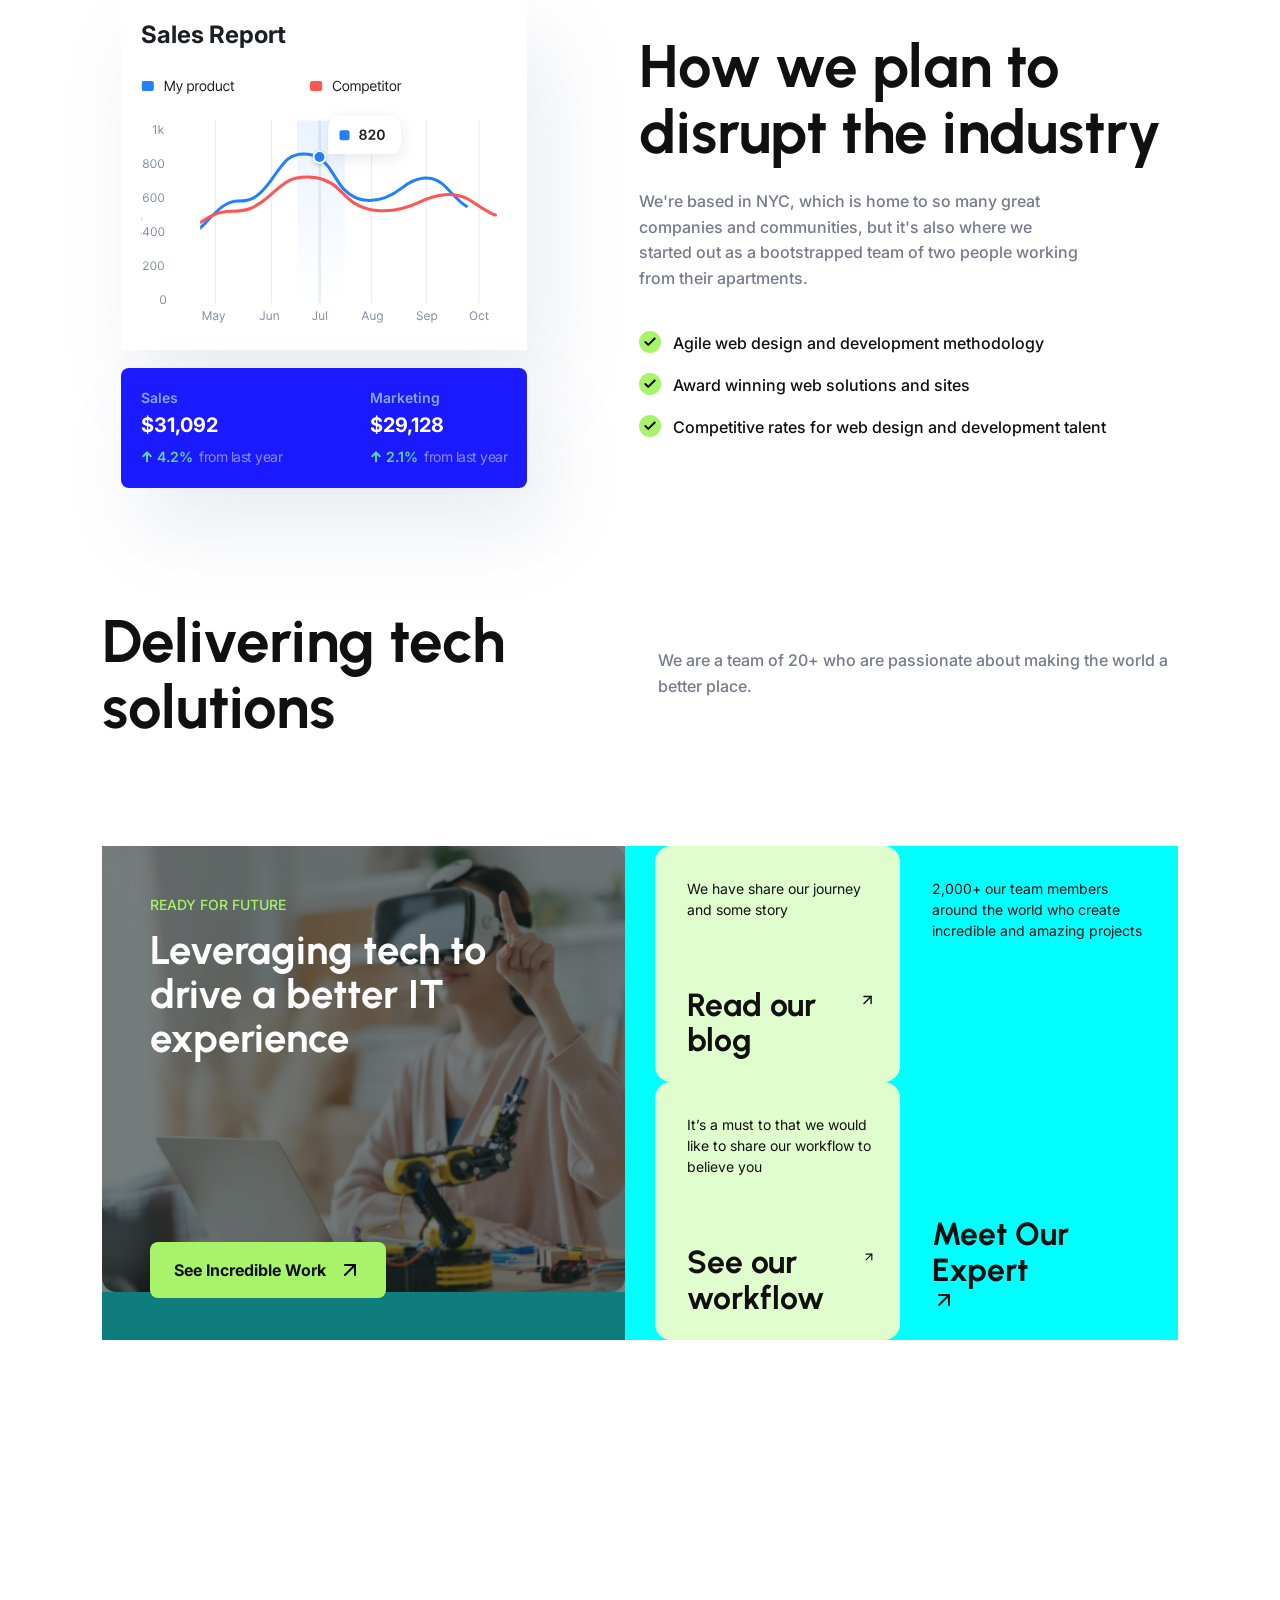
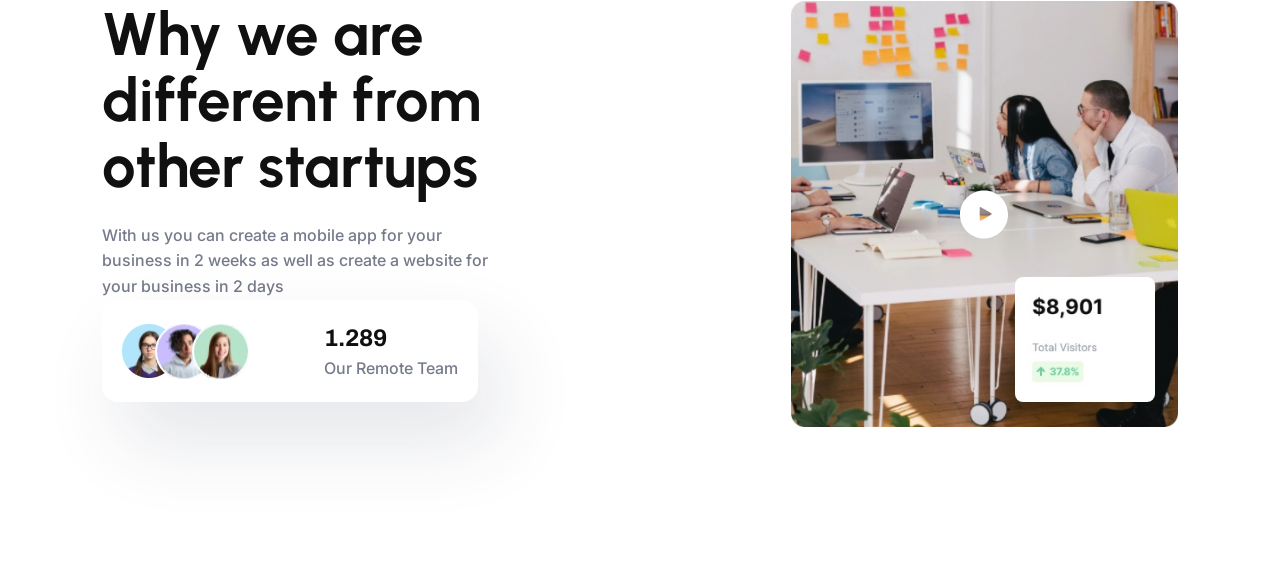
==== commit 02f1606e: "section-delivering" ====
--- a/index.html
+++ b/index.html
@@ -6,6 +6,7 @@
     <meta name="viewport" content="width=device-width, initial-scale=1.0">
     <link rel="stylesheet" href="./helper.css">
     <link rel="stylesheet" href="./hard-website.css">
+    <link rel="stylesheet" href="./section-3.css">
     <title>Document</title>
 </head>
 
@@ -466,6 +467,45 @@
 
         </div>
     </section>
+    <section class="section-why-we-are-different"> 
+        <div class="c-for-all">
+            <div class="c-in-left">
+                <h1 class="c-in-left-top-text">Why we are different from other startups</h1>
+                <p class="c-in-left-mid-text">With us you can create a mobile app for your business in 2 weeks as well as create a website for your business in 2 days</p>
+                <div class="c-in-left-bot-text">
+                    <div class="c-in-left-bot-text-left">
+                        <img class="img" src="./images/image (1).jpeg">
+                        <img class="img2" src="./images/image2.jpeg">
+                        <img class="img3" src="./images/image (2).jpeg">
+                    </div>
+                    <div class="c-in-left-bot-text-right">
+                        <h1 class="c-in-left-bot-text-right-top">1.289</h1>
+                        <p class="c-in-left-bot-text-right-bot">Our Remote Team</p>
+                    </div>
+                </div>
+            </div>
+            <div class="c-in-right">
+                <img class="c-in-right-img" src="./images/Image.jpeg">
+                <svg class="c-in-right-svg" width="60.000000" height="60.000000" viewBox="0 0 60 60" fill="none" xmlns="http://www.w3.org/2000/svg" xmlns:xlink="http://www.w3.org/1999/xlink">
+                    <desc>
+                            Created with Pixso.
+                    </desc>
+                    <defs>
+                        <clipPath id="clip2_6729">
+                            <rect id="Icon" rx="0.000000" width="59.000000" height="59.000000" transform="translate(0.500000 0.500000)" fill="white" fill-opacity="0"/>
+                        </clipPath>
+                    </defs>
+                    <g clip-path="url(#clip2_6729)">
+                        <path id="Subtract" d="M54.0001 30.4287C54.0001 43.6836 43.255 54.4287 30.0001 54.4287C16.7452 54.4287 6.00012 43.6836 6.00012 30.4287C6.00012 17.1738 16.7452 6.42871 30.0001 6.42871C43.255 6.42871 54.0001 17.1738 54.0001 30.4287ZM26.4644 23.0103L37.8214 29.5669C38.1548 29.7598 38.1548 30.2407 37.8214 30.4331L26.4644 36.9902C26.131 37.1826 25.7144 36.9419 25.7144 36.5571L25.7144 23.4429C25.7144 23.0581 26.131 22.8174 26.4644 23.0103Z" clip-rule="evenodd" fill="#FFFFFF" fill-opacity="1.000000" fill-rule="evenodd"/>
+                    </g>
+                </svg>
+                <img class="c-in-right-img-in" src="./images/Overview (mobile).jpeg">
+            </div>
+        </div>
+    </section>
 </body>
 
-</html>+</html>
+<!-- git add .  -->
+<!-- git commit -am"save 1" -->
+<!-- git push -->
--- a/helper.css
+++ b/helper.css
@@ -1,4 +1,4 @@
-@import url('https://fonts.googleapis.com/css2?family=Inter:ital,opsz,wght@0,14..32,100..900;1,14..32,100..900&family=Urbanist:ital,wght@0,100..900;1,100..900&display=swap');
+@import url('https://fonts.googleapis.com/css2?family=Archivo:ital,wght@0,100..900;1,100..900&family=Inter:ital,opsz,wght@0,14..32,100..900;1,14..32,100..900&family=Urbanist:ital,wght@0,100..900;1,100..900&display=swap');
 
 * {
     margin: 0;
@@ -351,4 +351,4 @@
 
 .right-div-in-left-in-text-bot {
     margin-right: 28px;
-}+}
--- a/section-3.css
+++ b/section-3.css
@@ -0,0 +1,242 @@
+.section-why-we-are-different {
+    display: flex;
+    align-items: center;
+    justify-content: center;
+    width: 100%;
+    padding: 141px 0px 140px 0px;
+}
+
+.c-for-all {
+    width: 84%;
+    max-width: 1200px;
+    display: flex;
+    justify-content: space-between;
+    gap: 10px;
+    align-items: flex-start;
+}
+
+.c-in-left {
+    display: flex;
+    flex-direction: column;
+    align-items: flex-start;
+}
+
+.c-in-left-top-text {
+    color: rgb(16, 16, 16);
+    font-family: "Urbanist";
+    font-size: 60px;
+    font-weight: 700;
+    line-height: 110%;
+    max-width: 513px;
+    margin-bottom: 24px;
+}
+
+.c-in-left-mid-text {
+    color: rgb(117, 123, 138);
+    font-family: Inter;
+    font-size: 16px;
+    font-weight: 500;
+    line-height: 160%;
+    max-width: 406px;
+}
+
+.c-in-right {
+    width: 36%;
+    min-width: 290px;
+    position: relative;
+    display: flex;
+    justify-content: center;
+    align-items: center;
+}
+
+.c-in-right-img {
+    width: 100%;
+}
+
+.c-in-right-svg {
+    position: absolute;
+}
+
+.c-in-right-img-in {
+    width: 36%;
+    position: absolute;
+    bottom: 25px;
+    right: 23px;
+    border-radius: 8px;
+}
+
+.c-in-left-bot-text {
+    box-shadow: 20px 40px 80px 0px rgba(45, 51, 81, 0.12);
+    border-radius: 16px;
+    padding: 20px;
+    display: flex;
+}
+
+.c-in-left-bot-text-left {
+    margin-right: 24px;
+}
+
+.c-in-left-bot-text-right-top {
+    color: rgb(16, 16, 16);
+    font-family: "Archivo";
+    font-size: 24px;
+    font-weight: 700;
+    line-height: 150%;
+}
+
+.c-in-left-bot-text-right-bot {
+    color: rgb(117, 123, 138);
+    font-family: "Inter";
+    font-size: 16px;
+    font-weight: 500;
+    line-height: 160%;
+}
+
+.img2 {
+    transform: translate(-25px, 2.5px);
+    border-radius: 100%;
+}
+
+.img3 {
+    transform: translate(-50px, 2.5px);
+    border-radius: 100%;
+}
+
+.div-for-h {
+    display: flex;
+    justify-content: center;
+    align-items: center;
+}
+
+.h-left-top {
+    color: rgb(16, 16, 16);
+font-family: 'Urbanist';
+font-size: 60px;
+font-weight: 700;
+line-height: 110%;
+}
+
+.h-right-top{
+    color: rgb(117, 123, 138);
+font-family: Inter;
+font-size: 16px;
+font-weight: 500;
+line-height: 160%;
+text-align: left;
+}
+
+
+
+.left-div-text-top {
+    color: rgb(167, 244, 106);
+font-family: Inter;
+font-size: 14px;
+font-weight: 500;
+line-height: 160%;
+text-align: left;
+text-transform: uppercase;
+}
+
+.left-div-text-mid {
+    color: rgb(255, 255, 255);
+font-family: Urbanist;
+font-size: 40px;
+font-weight: 700;
+line-height: 110%;
+text-align: left;
+}
+
+.left-div-c {
+    
+}
+
+.div-for-left-div-text-bot {
+    border-radius: 8px;
+    padding: 16px 24px 16px 24px;
+}
+
+.left-div-text-bot {
+    color: rgb(16, 16, 16);
+font-family: Inter;
+font-size: 16px;
+font-weight: 700;
+line-height: 150%;
+text-align: center;
+}
+
+.right-div {
+    margin-left: 30px;
+}
+
+.right-div-in-left-in-text-top {
+    color: rgb(16, 16, 16);
+    font-family: "Inter";
+    font-size: 14px;
+    font-weight: 400;
+    line-height: 150%;
+    text-align: left;
+}
+
+.right-div-in-left-in-text-bot {
+    color: rgb(16, 16, 16);
+    font-family: Urbanist;
+    font-size: 32px;
+    font-weight: 700;
+    line-height: 110%;
+    letter-spacing: 0px;
+
+
+}
+
+.right-div-in-left-in-text-top {
+    margin-bottom: 68px;
+    color: rgb(16, 16, 16);
+    font-family: 'Inter';
+    font-size: 14px;
+    font-weight: 400;
+    line-height: 150%;
+}
+
+.right-div-in-left-in {
+    
+}
+
+.right-div-in-left-in-text-bot {
+    color: rgb(16, 16, 16);
+    font-family: 'Urbanist';
+    font-size: 32px;
+    font-weight: 700;
+    line-height: 110%;
+    letter-spacing: 0px;
+    text-align: left;
+}
+
+.right-div-in-left-in {
+    border-radius: 16px;
+}
+
+.right-div-in-right-top-text {
+    color: rgb(16, 16, 16);
+    font-family: Inter;
+    font-size: 14px;
+    font-weight: 400;
+    line-height: 150%;
+    letter-spacing: 0px;
+    text-align: left;
+}
+
+.right-div-in-right {
+    display: flex;
+    flex-direction: column;
+    justify-content: space-between;
+    padding: 32px 24px 24px 32px;
+}
+
+.right-div-in-right-bot-text {
+    color: rgb(16, 16, 16);
+    font-family: Urbanist;
+    font-size: 32px;
+    font-weight: 700;
+    line-height: 110%;
+    text-align: left;
+}
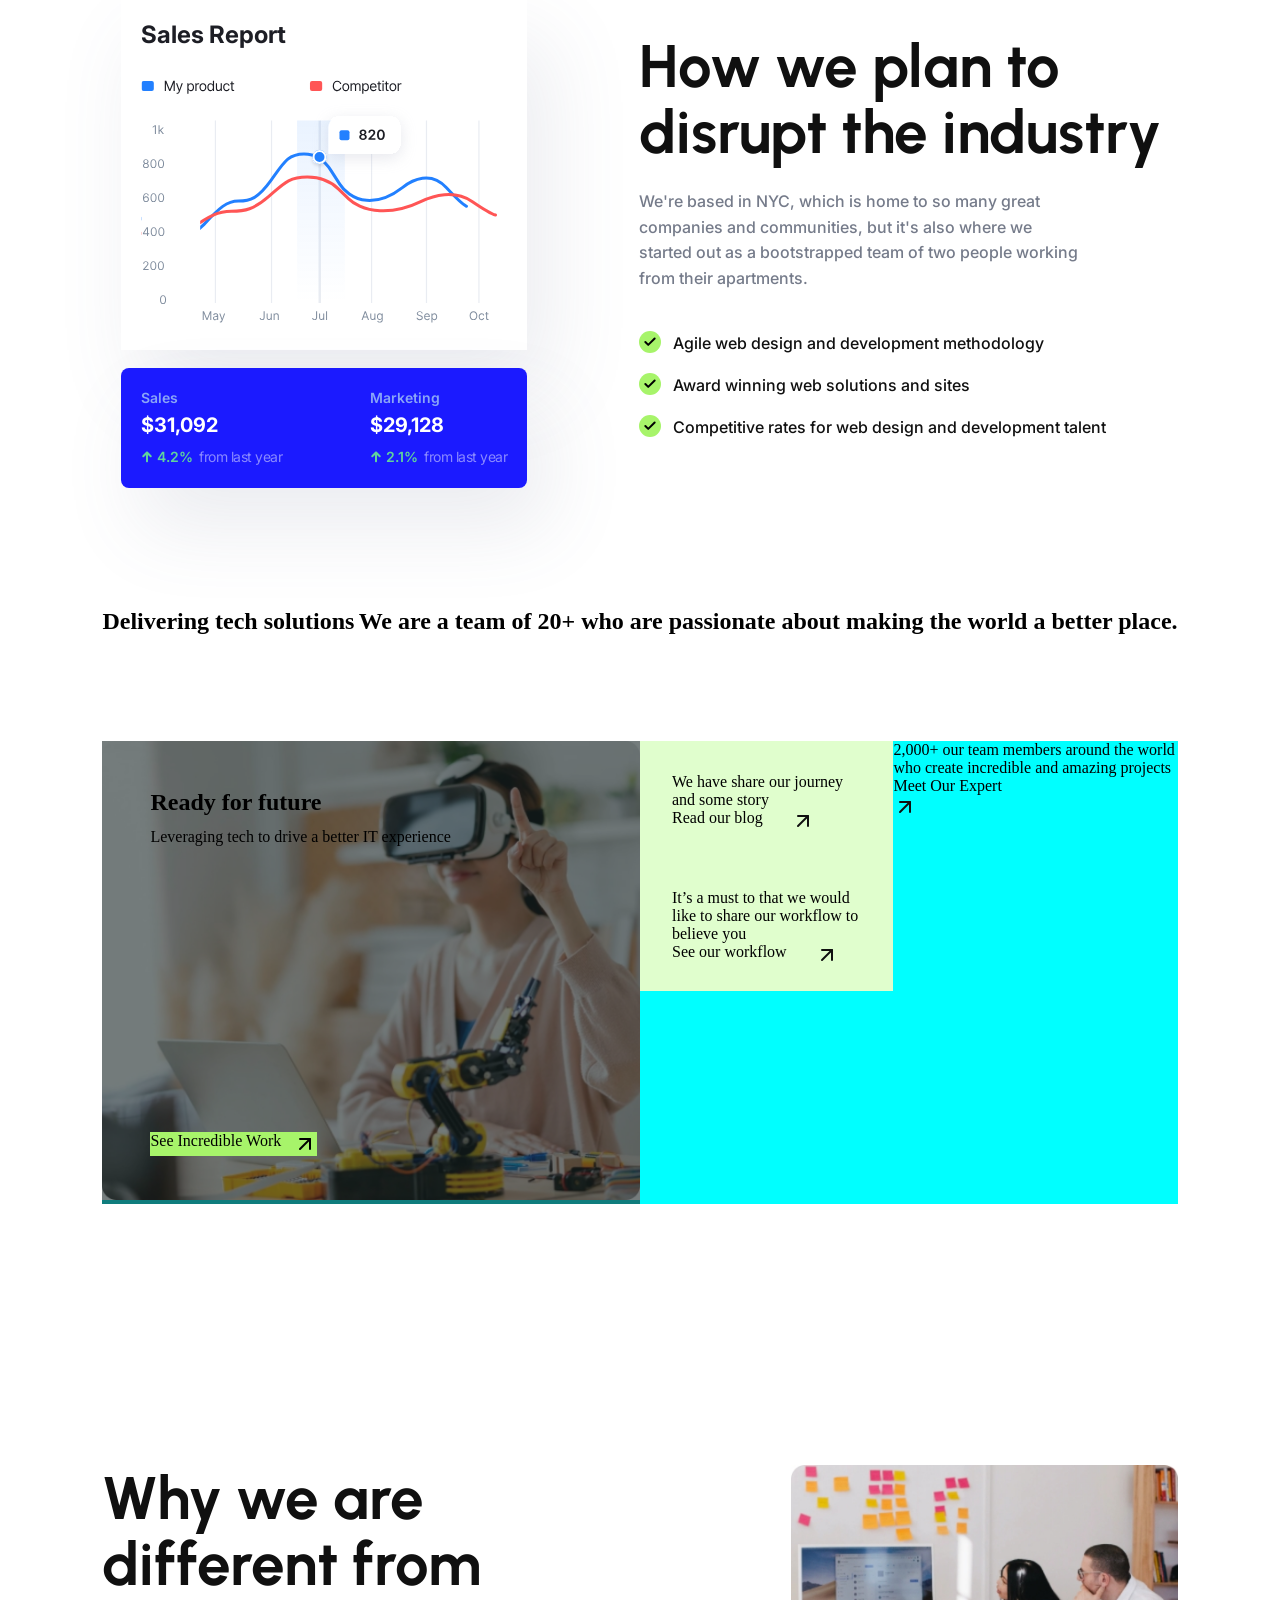
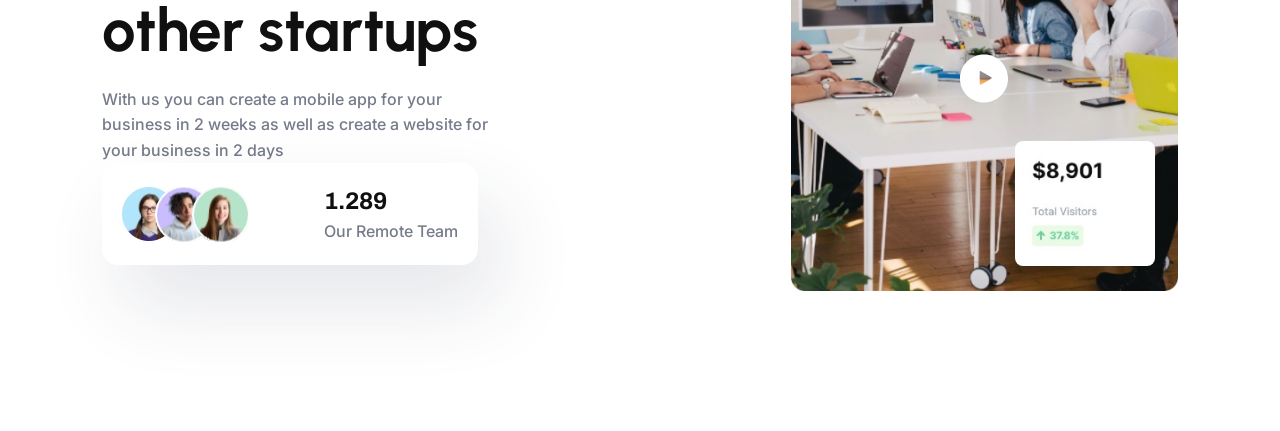
==== commit 45132e77: "section-5" ====
--- a/index.html
+++ b/index.html
@@ -7,6 +7,7 @@
     <link rel="stylesheet" href="./helper.css">
     <link rel="stylesheet" href="./hard-website.css">
     <link rel="stylesheet" href="./section-3.css">
+    <link rel="stylesheet" href="./section-5.css">
     <title>Document</title>
 </head>
 
@@ -503,6 +504,7 @@
             </div>
         </div>
     </section>
+    
 </body>
 
 </html>
--- a/section-3.css
+++ b/section-3.css
@@ -102,141 +102,3 @@
     border-radius: 100%;
 }
 
-.div-for-h {
-    display: flex;
-    justify-content: center;
-    align-items: center;
-}
-
-.h-left-top {
-    color: rgb(16, 16, 16);
-font-family: 'Urbanist';
-font-size: 60px;
-font-weight: 700;
-line-height: 110%;
-}
-
-.h-right-top{
-    color: rgb(117, 123, 138);
-font-family: Inter;
-font-size: 16px;
-font-weight: 500;
-line-height: 160%;
-text-align: left;
-}
-
-
-
-.left-div-text-top {
-    color: rgb(167, 244, 106);
-font-family: Inter;
-font-size: 14px;
-font-weight: 500;
-line-height: 160%;
-text-align: left;
-text-transform: uppercase;
-}
-
-.left-div-text-mid {
-    color: rgb(255, 255, 255);
-font-family: Urbanist;
-font-size: 40px;
-font-weight: 700;
-line-height: 110%;
-text-align: left;
-}
-
-.left-div-c {
-    
-}
-
-.div-for-left-div-text-bot {
-    border-radius: 8px;
-    padding: 16px 24px 16px 24px;
-}
-
-.left-div-text-bot {
-    color: rgb(16, 16, 16);
-font-family: Inter;
-font-size: 16px;
-font-weight: 700;
-line-height: 150%;
-text-align: center;
-}
-
-.right-div {
-    margin-left: 30px;
-}
-
-.right-div-in-left-in-text-top {
-    color: rgb(16, 16, 16);
-    font-family: "Inter";
-    font-size: 14px;
-    font-weight: 400;
-    line-height: 150%;
-    text-align: left;
-}
-
-.right-div-in-left-in-text-bot {
-    color: rgb(16, 16, 16);
-    font-family: Urbanist;
-    font-size: 32px;
-    font-weight: 700;
-    line-height: 110%;
-    letter-spacing: 0px;
-
-
-}
-
-.right-div-in-left-in-text-top {
-    margin-bottom: 68px;
-    color: rgb(16, 16, 16);
-    font-family: 'Inter';
-    font-size: 14px;
-    font-weight: 400;
-    line-height: 150%;
-}
-
-.right-div-in-left-in {
-    
-}
-
-.right-div-in-left-in-text-bot {
-    color: rgb(16, 16, 16);
-    font-family: 'Urbanist';
-    font-size: 32px;
-    font-weight: 700;
-    line-height: 110%;
-    letter-spacing: 0px;
-    text-align: left;
-}
-
-.right-div-in-left-in {
-    border-radius: 16px;
-}
-
-.right-div-in-right-top-text {
-    color: rgb(16, 16, 16);
-    font-family: Inter;
-    font-size: 14px;
-    font-weight: 400;
-    line-height: 150%;
-    letter-spacing: 0px;
-    text-align: left;
-}
-
-.right-div-in-right {
-    display: flex;
-    flex-direction: column;
-    justify-content: space-between;
-    padding: 32px 24px 24px 32px;
-}
-
-.right-div-in-right-bot-text {
-    color: rgb(16, 16, 16);
-    font-family: Urbanist;
-    font-size: 32px;
-    font-weight: 700;
-    line-height: 110%;
-    text-align: left;
-}
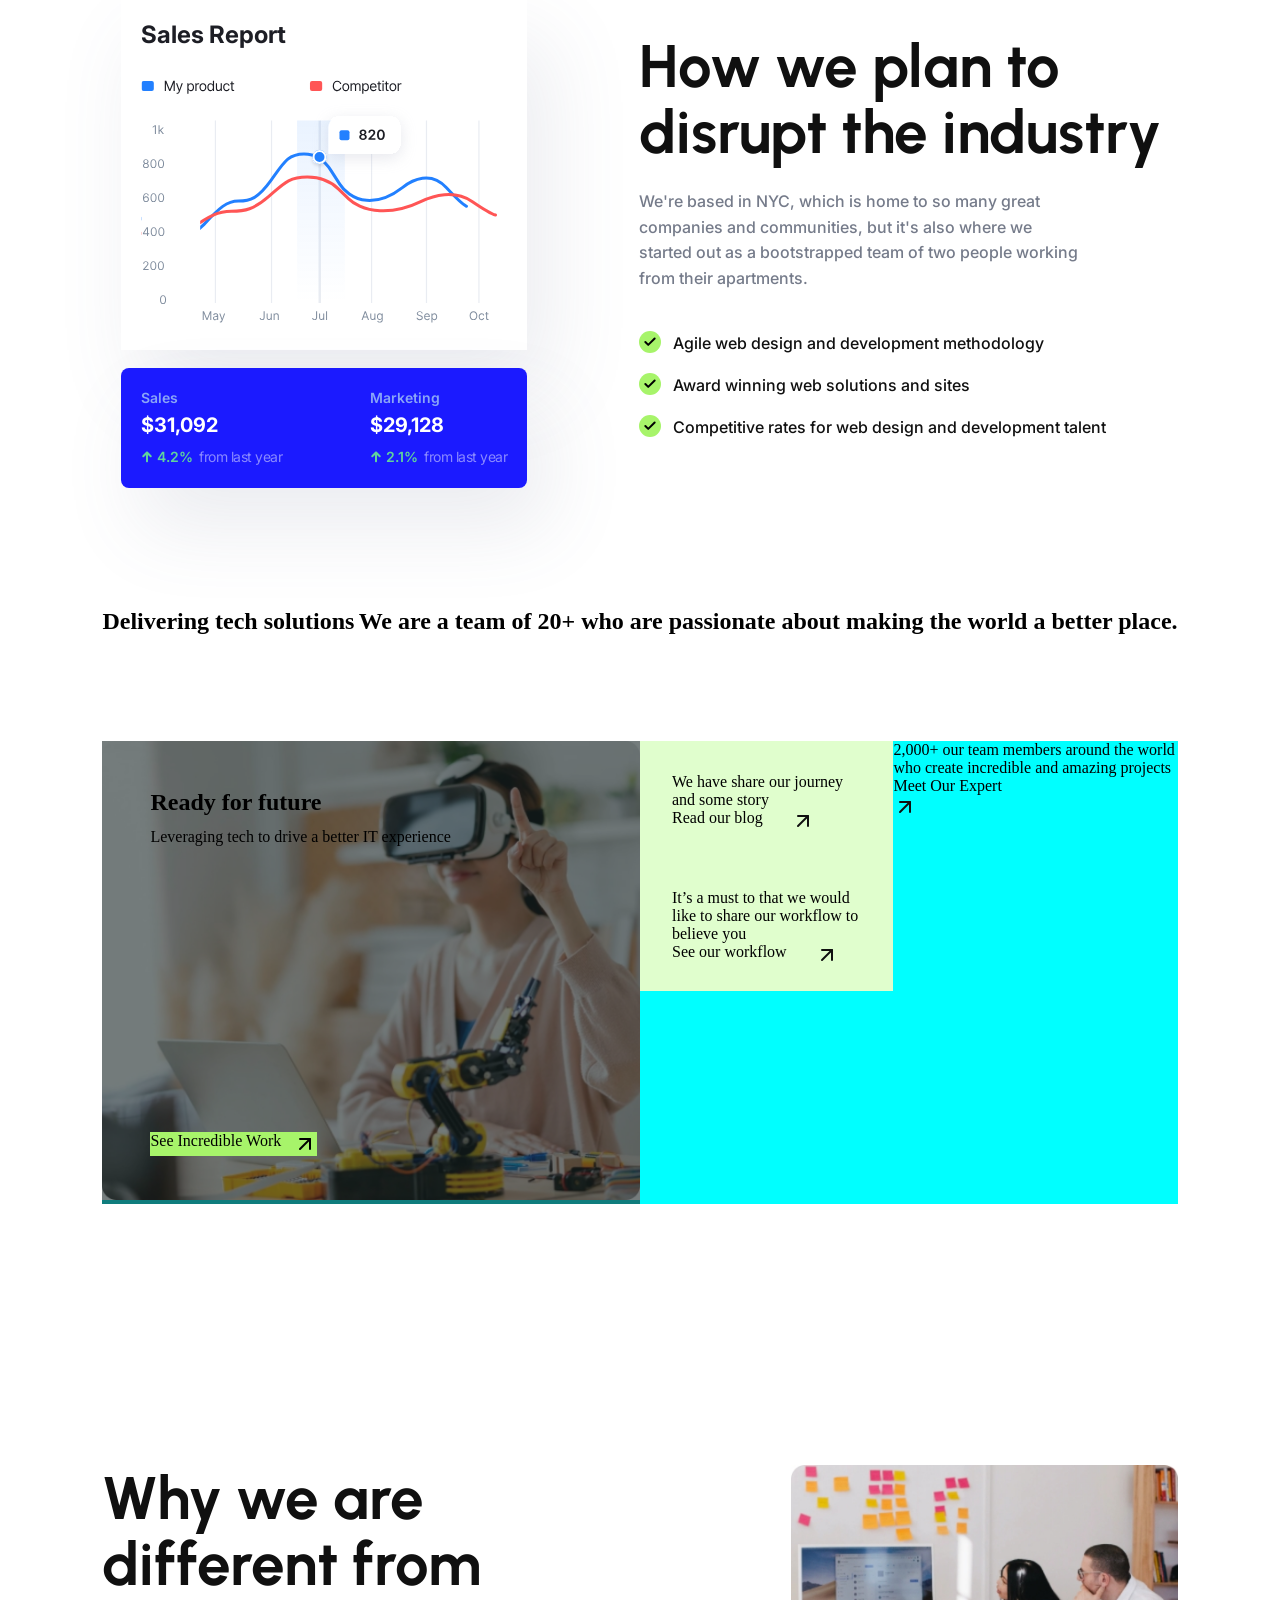
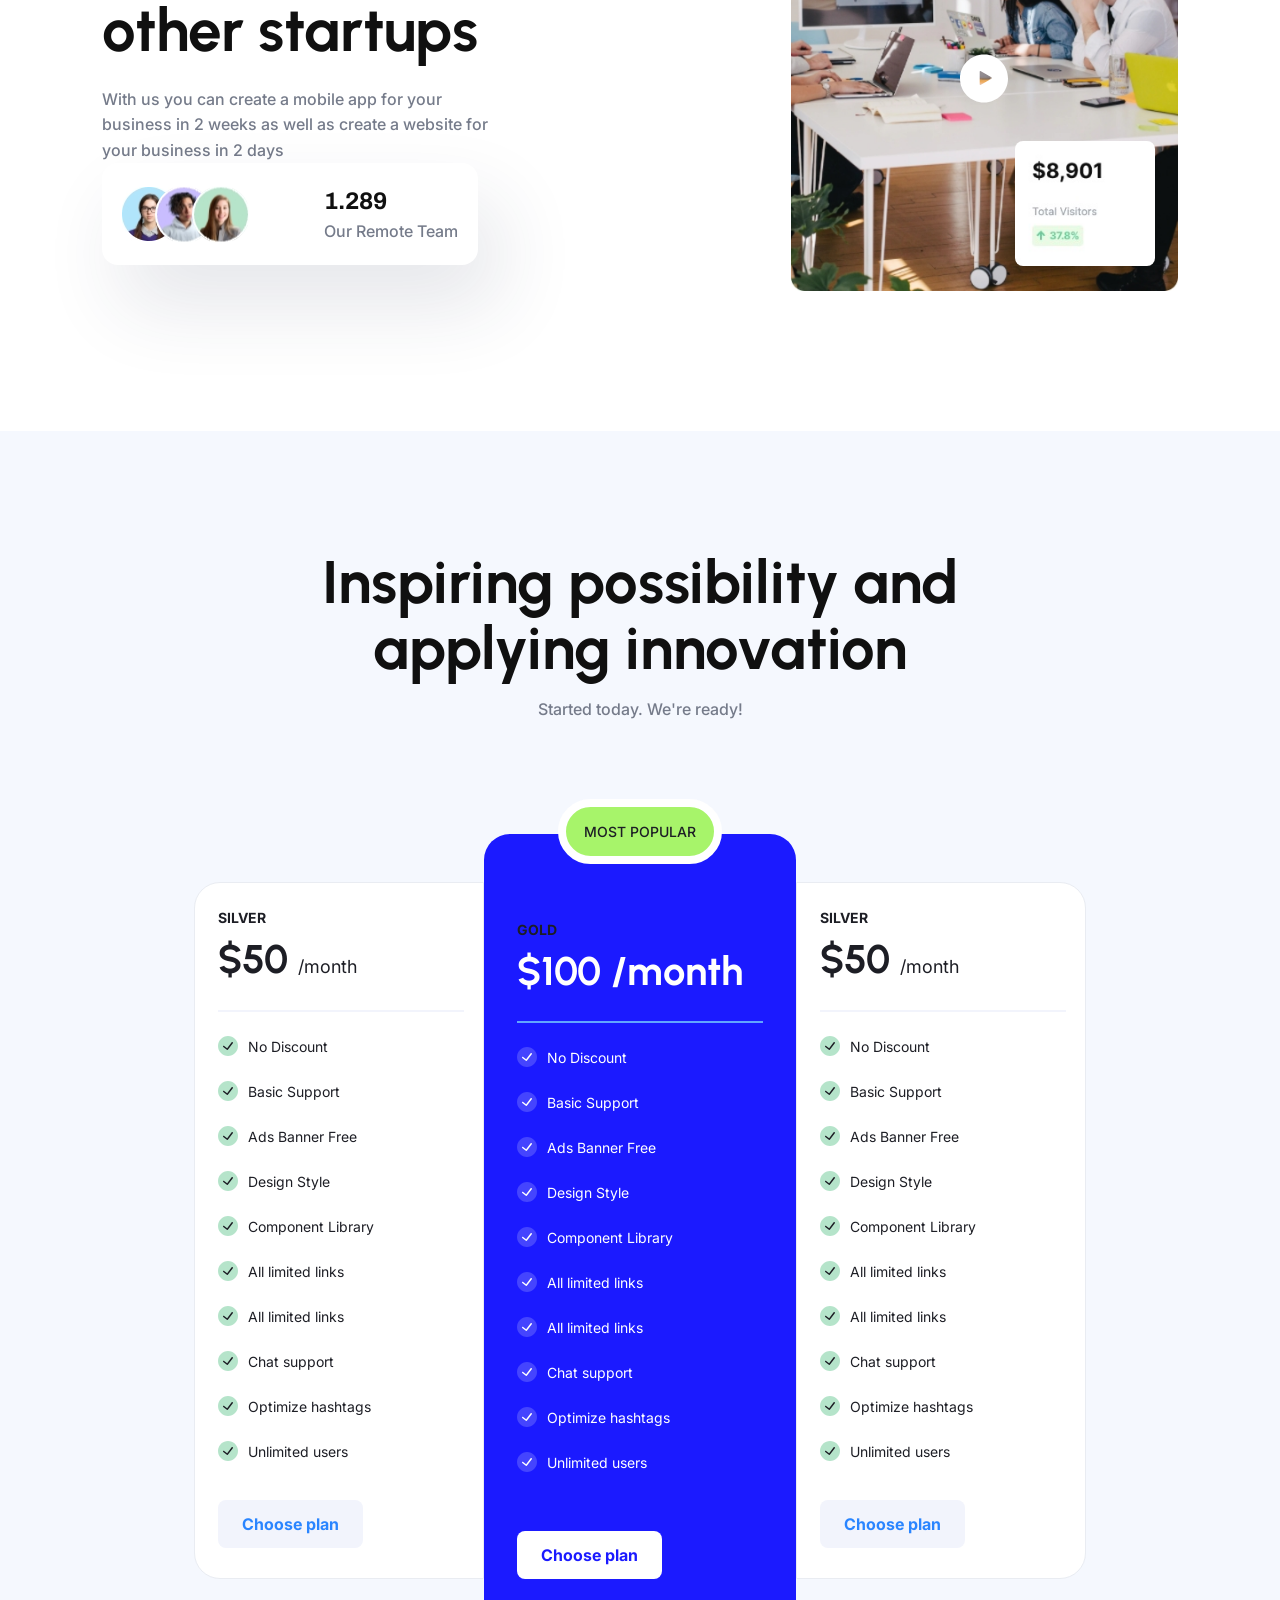
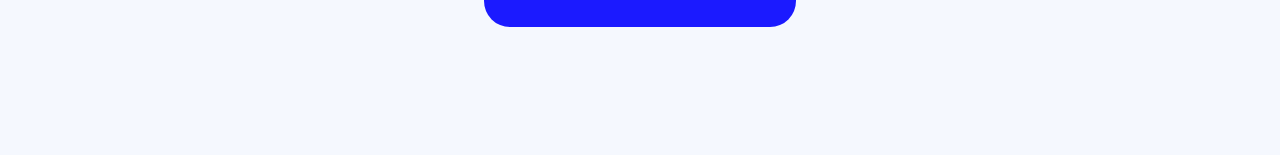
==== commit 3f6f63d6: "section-6" ====
--- a/index.html
+++ b/index.html
@@ -7,7 +7,7 @@
     <link rel="stylesheet" href="./helper.css">
     <link rel="stylesheet" href="./hard-website.css">
     <link rel="stylesheet" href="./section-3.css">
-    <link rel="stylesheet" href="./section-5.css">
+    <link rel="stylesheet" href="./section-6.css">
     <title>Document</title>
 </head>
 
@@ -504,7 +504,463 @@
             </div>
         </div>
     </section>
-    
+    <section class="section-inspiring">
+        <div class="global-c">
+            <div class="c-for-h">
+                <h class="h-top-c-for-h">Inspiring possibility and applying innovation</h>
+                <h class="h-bot-c-for-h">Started today. We're ready!</h>
+            </div>
+            <div class="c-for-all-chosen">
+                <div class="c-for-choose-left">
+                    <div class="left-c">
+                        <div class="blue-c-top">
+                            <p class="blue-c-top-gold">SILVER</p>
+                            <div class="blue-c-top-c-for-100">
+                                <h class="left-c-top-50">$50</h>
+                                <h class="left-c-top-month">/month</h>
+                            </div>
+                            
+                        </div>
+                        <div class="left-c-line"></div>
+                        <div class="blue-c-mid">
+                            <div class="blue-c-mid-for-small">
+                                <svg class="svg-blue-c" width="20.000000" height="20.000000" viewBox="0 0 20 20" fill="none" xmlns="http://www.w3.org/2000/svg" xmlns:xlink="http://www.w3.org/1999/xlink">
+                                    <desc>
+                                            Created with Pixso.
+                                    </desc>
+                                    <defs/>
+                                    <g style="mix-blend-mode:normal">
+                                        <path id="Shape" d="M10 0C4.47 0 0 4.47 0 10C0 15.52 4.47 20 10 20C15.52 20 20 15.52 20 10C19.99 4.47 15.52 0 10 0Z" fill="#B5E4CA" fill-opacity="1.000000" fill-rule="nonzero"/>
+                                    </g>
+                                    <path id="Path" d="M14.83 7.15L9.86 13.71C9.74 13.86 9.56 13.96 9.37 13.99C9.17 14.01 8.98 13.96 8.82 13.84L5.27 11.08C4.95 10.84 4.9 10.39 5.15 10.09C5.41 9.78 5.86 9.73 6.18 9.98L9.14 12.28L13.66 6.31C13.81 6.09 14.07 5.97 14.34 6C14.6 6.02 14.83 6.19 14.94 6.43C15.04 6.67 15 6.94 14.83 7.15Z" fill="#1D1E25" fill-opacity="1.000000" fill-rule="nonzero"/>
+                                </svg>
+                                
+                                <p class="no-discount-left">No Discount</p>
+                            </div>
+                            <div class="blue-c-mid-for-small">
+                                <svg class="svg-blue-c" width="20.000000" height="20.000000" viewBox="0 0 20 20" fill="none" xmlns="http://www.w3.org/2000/svg" xmlns:xlink="http://www.w3.org/1999/xlink">
+                                    <desc>
+                                            Created with Pixso.
+                                    </desc>
+                                    <defs/>
+                                    <g style="mix-blend-mode:normal">
+                                        <path id="Shape" d="M10 0C4.47 0 0 4.47 0 10C0 15.52 4.47 20 10 20C15.52 20 20 15.52 20 10C19.99 4.47 15.52 0 10 0Z" fill="#B5E4CA" fill-opacity="1.000000" fill-rule="nonzero"/>
+                                    </g>
+                                    <path id="Path" d="M14.83 7.15L9.86 13.71C9.74 13.86 9.56 13.96 9.37 13.99C9.17 14.01 8.98 13.96 8.82 13.84L5.27 11.08C4.95 10.84 4.9 10.39 5.15 10.09C5.41 9.78 5.86 9.73 6.18 9.98L9.14 12.28L13.66 6.31C13.81 6.09 14.07 5.97 14.34 6C14.6 6.02 14.83 6.19 14.94 6.43C15.04 6.67 15 6.94 14.83 7.15Z" fill="#1D1E25" fill-opacity="1.000000" fill-rule="nonzero"/>
+                                </svg>
+                                <p class="no-discount-left">Basic Support</p>
+                            </div>
+                            <div class="blue-c-mid-for-small">
+                                <svg class="svg-blue-c" width="20.000000" height="20.000000" viewBox="0 0 20 20" fill="none" xmlns="http://www.w3.org/2000/svg" xmlns:xlink="http://www.w3.org/1999/xlink">
+                                    <desc>
+                                            Created with Pixso.
+                                    </desc>
+                                    <defs/>
+                                    <g style="mix-blend-mode:normal">
+                                        <path id="Shape" d="M10 0C4.47 0 0 4.47 0 10C0 15.52 4.47 20 10 20C15.52 20 20 15.52 20 10C19.99 4.47 15.52 0 10 0Z" fill="#B5E4CA" fill-opacity="1.000000" fill-rule="nonzero"/>
+                                    </g>
+                                    <path id="Path" d="M14.83 7.15L9.86 13.71C9.74 13.86 9.56 13.96 9.37 13.99C9.17 14.01 8.98 13.96 8.82 13.84L5.27 11.08C4.95 10.84 4.9 10.39 5.15 10.09C5.41 9.78 5.86 9.73 6.18 9.98L9.14 12.28L13.66 6.31C13.81 6.09 14.07 5.97 14.34 6C14.6 6.02 14.83 6.19 14.94 6.43C15.04 6.67 15 6.94 14.83 7.15Z" fill="#1D1E25" fill-opacity="1.000000" fill-rule="nonzero"/>
+                                </svg>
+                                <p class="no-discount-left">Ads Banner Free</p>
+                            </div>
+                            <div class="blue-c-mid-for-small">
+                                <svg class="svg-blue-c" width="20.000000" height="20.000000" viewBox="0 0 20 20" fill="none" xmlns="http://www.w3.org/2000/svg" xmlns:xlink="http://www.w3.org/1999/xlink">
+                                    <desc>
+                                            Created with Pixso.
+                                    </desc>
+                                    <defs/>
+                                    <g style="mix-blend-mode:normal">
+                                        <path id="Shape" d="M10 0C4.47 0 0 4.47 0 10C0 15.52 4.47 20 10 20C15.52 20 20 15.52 20 10C19.99 4.47 15.52 0 10 0Z" fill="#B5E4CA" fill-opacity="1.000000" fill-rule="nonzero"/>
+                                    </g>
+                                    <path id="Path" d="M14.83 7.15L9.86 13.71C9.74 13.86 9.56 13.96 9.37 13.99C9.17 14.01 8.98 13.96 8.82 13.84L5.27 11.08C4.95 10.84 4.9 10.39 5.15 10.09C5.41 9.78 5.86 9.73 6.18 9.98L9.14 12.28L13.66 6.31C13.81 6.09 14.07 5.97 14.34 6C14.6 6.02 14.83 6.19 14.94 6.43C15.04 6.67 15 6.94 14.83 7.15Z" fill="#1D1E25" fill-opacity="1.000000" fill-rule="nonzero"/>
+                                </svg>
+                                <p class="no-discount-left">Design Style </p>
+                            </div>
+                            <div class="blue-c-mid-for-small">
+                                <svg class="svg-blue-c" width="20.000000" height="20.000000" viewBox="0 0 20 20" fill="none" xmlns="http://www.w3.org/2000/svg" xmlns:xlink="http://www.w3.org/1999/xlink">
+                                    <desc>
+                                            Created with Pixso.
+                                    </desc>
+                                    <defs/>
+                                    <g style="mix-blend-mode:normal">
+                                        <path id="Shape" d="M10 0C4.47 0 0 4.47 0 10C0 15.52 4.47 20 10 20C15.52 20 20 15.52 20 10C19.99 4.47 15.52 0 10 0Z" fill="#B5E4CA" fill-opacity="1.000000" fill-rule="nonzero"/>
+                                    </g>
+                                    <path id="Path" d="M14.83 7.15L9.86 13.71C9.74 13.86 9.56 13.96 9.37 13.99C9.17 14.01 8.98 13.96 8.82 13.84L5.27 11.08C4.95 10.84 4.9 10.39 5.15 10.09C5.41 9.78 5.86 9.73 6.18 9.98L9.14 12.28L13.66 6.31C13.81 6.09 14.07 5.97 14.34 6C14.6 6.02 14.83 6.19 14.94 6.43C15.04 6.67 15 6.94 14.83 7.15Z" fill="#1D1E25" fill-opacity="1.000000" fill-rule="nonzero"/>
+                                </svg>
+                                <p class="no-discount-left">Component Library</p>
+                            </div>
+                            <div class="blue-c-mid-for-small">
+                                <svg class="svg-blue-c" width="20.000000" height="20.000000" viewBox="0 0 20 20" fill="none" xmlns="http://www.w3.org/2000/svg" xmlns:xlink="http://www.w3.org/1999/xlink">
+                                    <desc>
+                                            Created with Pixso.
+                                    </desc>
+                                    <defs/>
+                                    <g style="mix-blend-mode:normal">
+                                        <path id="Shape" d="M10 0C4.47 0 0 4.47 0 10C0 15.52 4.47 20 10 20C15.52 20 20 15.52 20 10C19.99 4.47 15.52 0 10 0Z" fill="#B5E4CA" fill-opacity="1.000000" fill-rule="nonzero"/>
+                                    </g>
+                                    <path id="Path" d="M14.83 7.15L9.86 13.71C9.74 13.86 9.56 13.96 9.37 13.99C9.17 14.01 8.98 13.96 8.82 13.84L5.27 11.08C4.95 10.84 4.9 10.39 5.15 10.09C5.41 9.78 5.86 9.73 6.18 9.98L9.14 12.28L13.66 6.31C13.81 6.09 14.07 5.97 14.34 6C14.6 6.02 14.83 6.19 14.94 6.43C15.04 6.67 15 6.94 14.83 7.15Z" fill="#1D1E25" fill-opacity="1.000000" fill-rule="nonzero"/>
+                                </svg>
+                                <p class="no-discount-left">All limited links</p>
+                            </div>
+                            <div class="blue-c-mid-for-small">
+                                <svg class="svg-blue-c" width="20.000000" height="20.000000" viewBox="0 0 20 20" fill="none" xmlns="http://www.w3.org/2000/svg" xmlns:xlink="http://www.w3.org/1999/xlink">
+                                    <desc>
+                                            Created with Pixso.
+                                    </desc>
+                                    <defs/>
+                                    <g style="mix-blend-mode:normal">
+                                        <path id="Shape" d="M10 0C4.47 0 0 4.47 0 10C0 15.52 4.47 20 10 20C15.52 20 20 15.52 20 10C19.99 4.47 15.52 0 10 0Z" fill="#B5E4CA" fill-opacity="1.000000" fill-rule="nonzero"/>
+                                    </g>
+                                    <path id="Path" d="M14.83 7.15L9.86 13.71C9.74 13.86 9.56 13.96 9.37 13.99C9.17 14.01 8.98 13.96 8.82 13.84L5.27 11.08C4.95 10.84 4.9 10.39 5.15 10.09C5.41 9.78 5.86 9.73 6.18 9.98L9.14 12.28L13.66 6.31C13.81 6.09 14.07 5.97 14.34 6C14.6 6.02 14.83 6.19 14.94 6.43C15.04 6.67 15 6.94 14.83 7.15Z" fill="#1D1E25" fill-opacity="1.000000" fill-rule="nonzero"/>
+                                </svg>
+                                <p class="no-discount-left">All limited links</p>
+                            </div>
+                            <div class="blue-c-mid-for-small">
+                                <svg class="svg-blue-c" width="20.000000" height="20.000000" viewBox="0 0 20 20" fill="none" xmlns="http://www.w3.org/2000/svg" xmlns:xlink="http://www.w3.org/1999/xlink">
+                                    <desc>
+                                            Created with Pixso.
+                                    </desc>
+                                    <defs/>
+                                    <g style="mix-blend-mode:normal">
+                                        <path id="Shape" d="M10 0C4.47 0 0 4.47 0 10C0 15.52 4.47 20 10 20C15.52 20 20 15.52 20 10C19.99 4.47 15.52 0 10 0Z" fill="#B5E4CA" fill-opacity="1.000000" fill-rule="nonzero"/>
+                                    </g>
+                                    <path id="Path" d="M14.83 7.15L9.86 13.71C9.74 13.86 9.56 13.96 9.37 13.99C9.17 14.01 8.98 13.96 8.82 13.84L5.27 11.08C4.95 10.84 4.9 10.39 5.15 10.09C5.41 9.78 5.86 9.73 6.18 9.98L9.14 12.28L13.66 6.31C13.81 6.09 14.07 5.97 14.34 6C14.6 6.02 14.83 6.19 14.94 6.43C15.04 6.67 15 6.94 14.83 7.15Z" fill="#1D1E25" fill-opacity="1.000000" fill-rule="nonzero"/>
+                                </svg>
+                                <p class="no-discount-left">Chat support</p>
+                            </div>
+                            <div class="blue-c-mid-for-small">
+                                <svg class="svg-blue-c" width="20.000000" height="20.000000" viewBox="0 0 20 20" fill="none" xmlns="http://www.w3.org/2000/svg" xmlns:xlink="http://www.w3.org/1999/xlink">
+                                    <desc>
+                                            Created with Pixso.
+                                    </desc>
+                                    <defs/>
+                                    <g style="mix-blend-mode:normal">
+                                        <path id="Shape" d="M10 0C4.47 0 0 4.47 0 10C0 15.52 4.47 20 10 20C15.52 20 20 15.52 20 10C19.99 4.47 15.52 0 10 0Z" fill="#B5E4CA" fill-opacity="1.000000" fill-rule="nonzero"/>
+                                    </g>
+                                    <path id="Path" d="M14.83 7.15L9.86 13.71C9.74 13.86 9.56 13.96 9.37 13.99C9.17 14.01 8.98 13.96 8.82 13.84L5.27 11.08C4.95 10.84 4.9 10.39 5.15 10.09C5.41 9.78 5.86 9.73 6.18 9.98L9.14 12.28L13.66 6.31C13.81 6.09 14.07 5.97 14.34 6C14.6 6.02 14.83 6.19 14.94 6.43C15.04 6.67 15 6.94 14.83 7.15Z" fill="#1D1E25" fill-opacity="1.000000" fill-rule="nonzero"/>
+                                </svg>
+                                <p class="no-discount-left">Optimize hashtags</p>
+                            </div>
+                            <div class="blue-c-mid-for-small">
+                                <svg class="svg-blue-c" width="20.000000" height="20.000000" viewBox="0 0 20 20" fill="none" xmlns="http://www.w3.org/2000/svg" xmlns:xlink="http://www.w3.org/1999/xlink">
+                                    <desc>
+                                            Created with Pixso.
+                                    </desc>
+                                    <defs/>
+                                    <g style="mix-blend-mode:normal">
+                                        <path id="Shape" d="M10 0C4.47 0 0 4.47 0 10C0 15.52 4.47 20 10 20C15.52 20 20 15.52 20 10C19.99 4.47 15.52 0 10 0Z" fill="#B5E4CA" fill-opacity="1.000000" fill-rule="nonzero"/>
+                                    </g>
+                                    <path id="Path" d="M14.83 7.15L9.86 13.71C9.74 13.86 9.56 13.96 9.37 13.99C9.17 14.01 8.98 13.96 8.82 13.84L5.27 11.08C4.95 10.84 4.9 10.39 5.15 10.09C5.41 9.78 5.86 9.73 6.18 9.98L9.14 12.28L13.66 6.31C13.81 6.09 14.07 5.97 14.34 6C14.6 6.02 14.83 6.19 14.94 6.43C15.04 6.67 15 6.94 14.83 7.15Z" fill="#1D1E25" fill-opacity="1.000000" fill-rule="nonzero"/>
+                                </svg>
+                                <p class="no-discount-left">Unlimited users</p>
+                            </div>
+                        </div>
+                        <button class="left-c-bot">Choose plan</button>
+                    </div>
+                    
+                </div>
+                <div class="c-for-choose">
+                    <div class="most-popular">
+                        <h class="most-popular-h">MOST POPULAR</h>
+                    </div>
+                    <div class="blue-c">
+                        <div class="blue-c-top">
+                            <p class="blue-c-top-gold">GOLD</p>
+                            <div class="blue-c-top-c-for-100">
+                                <h class="blue-c-top-100">$100</h>
+                                <h class="blue-c-top-month">/month</h>
+                            </div>
+                            
+                        </div>
+                        <div class="blue-c-line"></div>
+                        <div class="blue-c-mid">
+                            <div class="blue-c-mid-for-small">
+                                <svg class="svg-blue-c" width="20.000000" height="20.000000" viewBox="0 0 20 20" fill="none" xmlns="http://www.w3.org/2000/svg" xmlns:xlink="http://www.w3.org/1999/xlink">
+                                    <desc>
+                                            Created with Pixso.
+                                    </desc>
+                                    <defs/>
+                                    <g style="mix-blend-mode:normal">
+                                        <path id="Shape" d="M10 0C4.47 0 0 4.47 0 10C0 15.52 4.47 20 10 20C15.52 20 20 15.52 20 10C19.99 4.47 15.52 0 10 0Z" fill="#F2F4FC" fill-opacity="0.200000" fill-rule="nonzero"/>
+                                    </g>
+                                    <path id="Path" d="M14.83 7.15L9.86 13.71C9.74 13.86 9.56 13.96 9.37 13.99C9.17 14.01 8.98 13.96 8.82 13.84L5.27 11.08C4.95 10.84 4.9 10.39 5.15 10.09C5.41 9.78 5.86 9.73 6.18 9.98L9.14 12.28L13.66 6.31C13.81 6.09 14.07 5.97 14.34 6C14.6 6.02 14.83 6.19 14.94 6.43C15.04 6.67 15 6.94 14.83 7.15Z" fill="#FFFFFF" fill-opacity="1.000000" fill-rule="nonzero"/>
+                                </svg>
+                                <p class="no-discount">No Discount</p>
+                            </div>
+                            <div class="blue-c-mid-for-small">
+                                <svg class="svg-blue-c" width="20.000000" height="20.000000" viewBox="0 0 20 20" fill="none" xmlns="http://www.w3.org/2000/svg" xmlns:xlink="http://www.w3.org/1999/xlink">
+                                    <desc>
+                                            Created with Pixso.
+                                    </desc>
+                                    <defs/>
+                                    <g style="mix-blend-mode:normal">
+                                        <path id="Shape" d="M10 0C4.47 0 0 4.47 0 10C0 15.52 4.47 20 10 20C15.52 20 20 15.52 20 10C19.99 4.47 15.52 0 10 0Z" fill="#F2F4FC" fill-opacity="0.200000" fill-rule="nonzero"/>
+                                    </g>
+                                    <path id="Path" d="M14.83 7.15L9.86 13.71C9.74 13.86 9.56 13.96 9.37 13.99C9.17 14.01 8.98 13.96 8.82 13.84L5.27 11.08C4.95 10.84 4.9 10.39 5.15 10.09C5.41 9.78 5.86 9.73 6.18 9.98L9.14 12.28L13.66 6.31C13.81 6.09 14.07 5.97 14.34 6C14.6 6.02 14.83 6.19 14.94 6.43C15.04 6.67 15 6.94 14.83 7.15Z" fill="#FFFFFF" fill-opacity="1.000000" fill-rule="nonzero"/>
+                                </svg>
+                                <p class="no-discount">Basic Support</p>
+                            </div>
+                            <div class="blue-c-mid-for-small">
+                                <svg class="svg-blue-c" width="20.000000" height="20.000000" viewBox="0 0 20 20" fill="none" xmlns="http://www.w3.org/2000/svg" xmlns:xlink="http://www.w3.org/1999/xlink">
+                                    <desc>
+                                            Created with Pixso.
+                                    </desc>
+                                    <defs/>
+                                    <g style="mix-blend-mode:normal">
+                                        <path id="Shape" d="M10 0C4.47 0 0 4.47 0 10C0 15.52 4.47 20 10 20C15.52 20 20 15.52 20 10C19.99 4.47 15.52 0 10 0Z" fill="#F2F4FC" fill-opacity="0.200000" fill-rule="nonzero"/>
+                                    </g>
+                                    <path id="Path" d="M14.83 7.15L9.86 13.71C9.74 13.86 9.56 13.96 9.37 13.99C9.17 14.01 8.98 13.96 8.82 13.84L5.27 11.08C4.95 10.84 4.9 10.39 5.15 10.09C5.41 9.78 5.86 9.73 6.18 9.98L9.14 12.28L13.66 6.31C13.81 6.09 14.07 5.97 14.34 6C14.6 6.02 14.83 6.19 14.94 6.43C15.04 6.67 15 6.94 14.83 7.15Z" fill="#FFFFFF" fill-opacity="1.000000" fill-rule="nonzero"/>
+                                </svg>
+                                <p class="no-discount">Ads Banner Free</p>
+                            </div>
+                            <div class="blue-c-mid-for-small">
+                                <svg class="svg-blue-c" width="20.000000" height="20.000000" viewBox="0 0 20 20" fill="none" xmlns="http://www.w3.org/2000/svg" xmlns:xlink="http://www.w3.org/1999/xlink">
+                                    <desc>
+                                            Created with Pixso.
+                                    </desc>
+                                    <defs/>
+                                    <g style="mix-blend-mode:normal">
+                                        <path id="Shape" d="M10 0C4.47 0 0 4.47 0 10C0 15.52 4.47 20 10 20C15.52 20 20 15.52 20 10C19.99 4.47 15.52 0 10 0Z" fill="#F2F4FC" fill-opacity="0.200000" fill-rule="nonzero"/>
+                                    </g>
+                                    <path id="Path" d="M14.83 7.15L9.86 13.71C9.74 13.86 9.56 13.96 9.37 13.99C9.17 14.01 8.98 13.96 8.82 13.84L5.27 11.08C4.95 10.84 4.9 10.39 5.15 10.09C5.41 9.78 5.86 9.73 6.18 9.98L9.14 12.28L13.66 6.31C13.81 6.09 14.07 5.97 14.34 6C14.6 6.02 14.83 6.19 14.94 6.43C15.04 6.67 15 6.94 14.83 7.15Z" fill="#FFFFFF" fill-opacity="1.000000" fill-rule="nonzero"/>
+                                </svg>
+                                <p class="no-discount">Design Style </p>
+                            </div>
+                            <div class="blue-c-mid-for-small">
+                                <svg class="svg-blue-c" width="20.000000" height="20.000000" viewBox="0 0 20 20" fill="none" xmlns="http://www.w3.org/2000/svg" xmlns:xlink="http://www.w3.org/1999/xlink">
+                                    <desc>
+                                            Created with Pixso.
+                                    </desc>
+                                    <defs/>
+                                    <g style="mix-blend-mode:normal">
+                                        <path id="Shape" d="M10 0C4.47 0 0 4.47 0 10C0 15.52 4.47 20 10 20C15.52 20 20 15.52 20 10C19.99 4.47 15.52 0 10 0Z" fill="#F2F4FC" fill-opacity="0.200000" fill-rule="nonzero"/>
+                                    </g>
+                                    <path id="Path" d="M14.83 7.15L9.86 13.71C9.74 13.86 9.56 13.96 9.37 13.99C9.17 14.01 8.98 13.96 8.82 13.84L5.27 11.08C4.95 10.84 4.9 10.39 5.15 10.09C5.41 9.78 5.86 9.73 6.18 9.98L9.14 12.28L13.66 6.31C13.81 6.09 14.07 5.97 14.34 6C14.6 6.02 14.83 6.19 14.94 6.43C15.04 6.67 15 6.94 14.83 7.15Z" fill="#FFFFFF" fill-opacity="1.000000" fill-rule="nonzero"/>
+                                </svg>
+                                <p class="no-discount">Component Library</p>
+                            </div>
+                            <div class="blue-c-mid-for-small">
+                                <svg class="svg-blue-c" width="20.000000" height="20.000000" viewBox="0 0 20 20" fill="none" xmlns="http://www.w3.org/2000/svg" xmlns:xlink="http://www.w3.org/1999/xlink">
+                                    <desc>
+                                            Created with Pixso.
+                                    </desc>
+                                    <defs/>
+                                    <g style="mix-blend-mode:normal">
+                                        <path id="Shape" d="M10 0C4.47 0 0 4.47 0 10C0 15.52 4.47 20 10 20C15.52 20 20 15.52 20 10C19.99 4.47 15.52 0 10 0Z" fill="#F2F4FC" fill-opacity="0.200000" fill-rule="nonzero"/>
+                                    </g>
+                                    <path id="Path" d="M14.83 7.15L9.86 13.71C9.74 13.86 9.56 13.96 9.37 13.99C9.17 14.01 8.98 13.96 8.82 13.84L5.27 11.08C4.95 10.84 4.9 10.39 5.15 10.09C5.41 9.78 5.86 9.73 6.18 9.98L9.14 12.28L13.66 6.31C13.81 6.09 14.07 5.97 14.34 6C14.6 6.02 14.83 6.19 14.94 6.43C15.04 6.67 15 6.94 14.83 7.15Z" fill="#FFFFFF" fill-opacity="1.000000" fill-rule="nonzero"/>
+                                </svg>
+                                <p class="no-discount">All limited links</p>
+                            </div>
+                            <div class="blue-c-mid-for-small">
+                                <svg class="svg-blue-c" width="20.000000" height="20.000000" viewBox="0 0 20 20" fill="none" xmlns="http://www.w3.org/2000/svg" xmlns:xlink="http://www.w3.org/1999/xlink">
+                                    <desc>
+                                            Created with Pixso.
+                                    </desc>
+                                    <defs/>
+                                    <g style="mix-blend-mode:normal">
+                                        <path id="Shape" d="M10 0C4.47 0 0 4.47 0 10C0 15.52 4.47 20 10 20C15.52 20 20 15.52 20 10C19.99 4.47 15.52 0 10 0Z" fill="#F2F4FC" fill-opacity="0.200000" fill-rule="nonzero"/>
+                                    </g>
+                                    <path id="Path" d="M14.83 7.15L9.86 13.71C9.74 13.86 9.56 13.96 9.37 13.99C9.17 14.01 8.98 13.96 8.82 13.84L5.27 11.08C4.95 10.84 4.9 10.39 5.15 10.09C5.41 9.78 5.86 9.73 6.18 9.98L9.14 12.28L13.66 6.31C13.81 6.09 14.07 5.97 14.34 6C14.6 6.02 14.83 6.19 14.94 6.43C15.04 6.67 15 6.94 14.83 7.15Z" fill="#FFFFFF" fill-opacity="1.000000" fill-rule="nonzero"/>
+                                </svg>
+                                <p class="no-discount">All limited links</p>
+                            </div>
+                            <div class="blue-c-mid-for-small">
+                                <svg class="svg-blue-c" width="20.000000" height="20.000000" viewBox="0 0 20 20" fill="none" xmlns="http://www.w3.org/2000/svg" xmlns:xlink="http://www.w3.org/1999/xlink">
+                                    <desc>
+                                            Created with Pixso.
+                                    </desc>
+                                    <defs/>
+                                    <g style="mix-blend-mode:normal">
+                                        <path id="Shape" d="M10 0C4.47 0 0 4.47 0 10C0 15.52 4.47 20 10 20C15.52 20 20 15.52 20 10C19.99 4.47 15.52 0 10 0Z" fill="#F2F4FC" fill-opacity="0.200000" fill-rule="nonzero"/>
+                                    </g>
+                                    <path id="Path" d="M14.83 7.15L9.86 13.71C9.74 13.86 9.56 13.96 9.37 13.99C9.17 14.01 8.98 13.96 8.82 13.84L5.27 11.08C4.95 10.84 4.9 10.39 5.15 10.09C5.41 9.78 5.86 9.73 6.18 9.98L9.14 12.28L13.66 6.31C13.81 6.09 14.07 5.97 14.34 6C14.6 6.02 14.83 6.19 14.94 6.43C15.04 6.67 15 6.94 14.83 7.15Z" fill="#FFFFFF" fill-opacity="1.000000" fill-rule="nonzero"/>
+                                </svg>
+                                <p class="no-discount">Chat support</p>
+                            </div>
+                            <div class="blue-c-mid-for-small">
+                                <svg class="svg-blue-c" width="20.000000" height="20.000000" viewBox="0 0 20 20" fill="none" xmlns="http://www.w3.org/2000/svg" xmlns:xlink="http://www.w3.org/1999/xlink">
+                                    <desc>
+                                            Created with Pixso.
+                                    </desc>
+                                    <defs/>
+                                    <g style="mix-blend-mode:normal">
+                                        <path id="Shape" d="M10 0C4.47 0 0 4.47 0 10C0 15.52 4.47 20 10 20C15.52 20 20 15.52 20 10C19.99 4.47 15.52 0 10 0Z" fill="#F2F4FC" fill-opacity="0.200000" fill-rule="nonzero"/>
+                                    </g>
+                                    <path id="Path" d="M14.83 7.15L9.86 13.71C9.74 13.86 9.56 13.96 9.37 13.99C9.17 14.01 8.98 13.96 8.82 13.84L5.27 11.08C4.95 10.84 4.9 10.39 5.15 10.09C5.41 9.78 5.86 9.73 6.18 9.98L9.14 12.28L13.66 6.31C13.81 6.09 14.07 5.97 14.34 6C14.6 6.02 14.83 6.19 14.94 6.43C15.04 6.67 15 6.94 14.83 7.15Z" fill="#FFFFFF" fill-opacity="1.000000" fill-rule="nonzero"/>
+                                </svg>
+                                <p class="no-discount">Optimize hashtags</p>
+                            </div>
+                            <div class="blue-c-mid-for-small">
+                                <svg class="svg-blue-c" width="20.000000" height="20.000000" viewBox="0 0 20 20" fill="none" xmlns="http://www.w3.org/2000/svg" xmlns:xlink="http://www.w3.org/1999/xlink">
+                                    <desc>
+                                            Created with Pixso.
+                                    </desc>
+                                    <defs/>
+                                    <g style="mix-blend-mode:normal">
+                                        <path id="Shape" d="M10 0C4.47 0 0 4.47 0 10C0 15.52 4.47 20 10 20C15.52 20 20 15.52 20 10C19.99 4.47 15.52 0 10 0Z" fill="#F2F4FC" fill-opacity="0.200000" fill-rule="nonzero"/>
+                                    </g>
+                                    <path id="Path" d="M14.83 7.15L9.86 13.71C9.74 13.86 9.56 13.96 9.37 13.99C9.17 14.01 8.98 13.96 8.82 13.84L5.27 11.08C4.95 10.84 4.9 10.39 5.15 10.09C5.41 9.78 5.86 9.73 6.18 9.98L9.14 12.28L13.66 6.31C13.81 6.09 14.07 5.97 14.34 6C14.6 6.02 14.83 6.19 14.94 6.43C15.04 6.67 15 6.94 14.83 7.15Z" fill="#FFFFFF" fill-opacity="1.000000" fill-rule="nonzero"/>
+                                </svg>
+                                <p class="no-discount">Unlimited users</p>
+                            </div>
+                        </div>
+                        <button class="blue-c-bot">Choose plan</button>
+                    </div>
+                    
+                </div>
+                <div class="c-for-choose-right">
+                    <div class="left-c">
+                        <div class="blue-c-top">
+                            <p class="blue-c-top-gold">SILVER</p>
+                            <div class="blue-c-top-c-for-100">
+                                <h class="left-c-top-50">$50</h>
+                                <h class="left-c-top-month">/month</h>
+                            </div>
+                            
+                        </div>
+                        <div class="left-c-line"></div>
+                        <div class="blue-c-mid">
+                            <div class="blue-c-mid-for-small">
+                                <svg class="svg-blue-c" width="20.000000" height="20.000000" viewBox="0 0 20 20" fill="none" xmlns="http://www.w3.org/2000/svg" xmlns:xlink="http://www.w3.org/1999/xlink">
+                                    <desc>
+                                            Created with Pixso.
+                                    </desc>
+                                    <defs/>
+                                    <g style="mix-blend-mode:normal">
+                                        <path id="Shape" d="M10 0C4.47 0 0 4.47 0 10C0 15.52 4.47 20 10 20C15.52 20 20 15.52 20 10C19.99 4.47 15.52 0 10 0Z" fill="#B5E4CA" fill-opacity="1.000000" fill-rule="nonzero"/>
+                                    </g>
+                                    <path id="Path" d="M14.83 7.15L9.86 13.71C9.74 13.86 9.56 13.96 9.37 13.99C9.17 14.01 8.98 13.96 8.82 13.84L5.27 11.08C4.95 10.84 4.9 10.39 5.15 10.09C5.41 9.78 5.86 9.73 6.18 9.98L9.14 12.28L13.66 6.31C13.81 6.09 14.07 5.97 14.34 6C14.6 6.02 14.83 6.19 14.94 6.43C15.04 6.67 15 6.94 14.83 7.15Z" fill="#1D1E25" fill-opacity="1.000000" fill-rule="nonzero"/>
+                                </svg>
+                                
+                                <p class="no-discount-left">No Discount</p>
+                            </div>
+                            <div class="blue-c-mid-for-small">
+                                <svg class="svg-blue-c" width="20.000000" height="20.000000" viewBox="0 0 20 20" fill="none" xmlns="http://www.w3.org/2000/svg" xmlns:xlink="http://www.w3.org/1999/xlink">
+                                    <desc>
+                                            Created with Pixso.
+                                    </desc>
+                                    <defs/>
+                                    <g style="mix-blend-mode:normal">
+                                        <path id="Shape" d="M10 0C4.47 0 0 4.47 0 10C0 15.52 4.47 20 10 20C15.52 20 20 15.52 20 10C19.99 4.47 15.52 0 10 0Z" fill="#B5E4CA" fill-opacity="1.000000" fill-rule="nonzero"/>
+                                    </g>
+                                    <path id="Path" d="M14.83 7.15L9.86 13.71C9.74 13.86 9.56 13.96 9.37 13.99C9.17 14.01 8.98 13.96 8.82 13.84L5.27 11.08C4.95 10.84 4.9 10.39 5.15 10.09C5.41 9.78 5.86 9.73 6.18 9.98L9.14 12.28L13.66 6.31C13.81 6.09 14.07 5.97 14.34 6C14.6 6.02 14.83 6.19 14.94 6.43C15.04 6.67 15 6.94 14.83 7.15Z" fill="#1D1E25" fill-opacity="1.000000" fill-rule="nonzero"/>
+                                </svg>
+                                <p class="no-discount-left">Basic Support</p>
+                            </div>
+                            <div class="blue-c-mid-for-small">
+                                <svg class="svg-blue-c" width="20.000000" height="20.000000" viewBox="0 0 20 20" fill="none" xmlns="http://www.w3.org/2000/svg" xmlns:xlink="http://www.w3.org/1999/xlink">
+                                    <desc>
+                                            Created with Pixso.
+                                    </desc>
+                                    <defs/>
+                                    <g style="mix-blend-mode:normal">
+                                        <path id="Shape" d="M10 0C4.47 0 0 4.47 0 10C0 15.52 4.47 20 10 20C15.52 20 20 15.52 20 10C19.99 4.47 15.52 0 10 0Z" fill="#B5E4CA" fill-opacity="1.000000" fill-rule="nonzero"/>
+                                    </g>
+                                    <path id="Path" d="M14.83 7.15L9.86 13.71C9.74 13.86 9.56 13.96 9.37 13.99C9.17 14.01 8.98 13.96 8.82 13.84L5.27 11.08C4.95 10.84 4.9 10.39 5.15 10.09C5.41 9.78 5.86 9.73 6.18 9.98L9.14 12.28L13.66 6.31C13.81 6.09 14.07 5.97 14.34 6C14.6 6.02 14.83 6.19 14.94 6.43C15.04 6.67 15 6.94 14.83 7.15Z" fill="#1D1E25" fill-opacity="1.000000" fill-rule="nonzero"/>
+                                </svg>
+                                <p class="no-discount-left">Ads Banner Free</p>
+                            </div>
+                            <div class="blue-c-mid-for-small">
+                                <svg class="svg-blue-c" width="20.000000" height="20.000000" viewBox="0 0 20 20" fill="none" xmlns="http://www.w3.org/2000/svg" xmlns:xlink="http://www.w3.org/1999/xlink">
+                                    <desc>
+                                            Created with Pixso.
+                                    </desc>
+                                    <defs/>
+                                    <g style="mix-blend-mode:normal">
+                                        <path id="Shape" d="M10 0C4.47 0 0 4.47 0 10C0 15.52 4.47 20 10 20C15.52 20 20 15.52 20 10C19.99 4.47 15.52 0 10 0Z" fill="#B5E4CA" fill-opacity="1.000000" fill-rule="nonzero"/>
+                                    </g>
+                                    <path id="Path" d="M14.83 7.15L9.86 13.71C9.74 13.86 9.56 13.96 9.37 13.99C9.17 14.01 8.98 13.96 8.82 13.84L5.27 11.08C4.95 10.84 4.9 10.39 5.15 10.09C5.41 9.78 5.86 9.73 6.18 9.98L9.14 12.28L13.66 6.31C13.81 6.09 14.07 5.97 14.34 6C14.6 6.02 14.83 6.19 14.94 6.43C15.04 6.67 15 6.94 14.83 7.15Z" fill="#1D1E25" fill-opacity="1.000000" fill-rule="nonzero"/>
+                                </svg>
+                                <p class="no-discount-left">Design Style </p>
+                            </div>
+                            <div class="blue-c-mid-for-small">
+                                <svg class="svg-blue-c" width="20.000000" height="20.000000" viewBox="0 0 20 20" fill="none" xmlns="http://www.w3.org/2000/svg" xmlns:xlink="http://www.w3.org/1999/xlink">
+                                    <desc>
+                                            Created with Pixso.
+                                    </desc>
+                                    <defs/>
+                                    <g style="mix-blend-mode:normal">
+                                        <path id="Shape" d="M10 0C4.47 0 0 4.47 0 10C0 15.52 4.47 20 10 20C15.52 20 20 15.52 20 10C19.99 4.47 15.52 0 10 0Z" fill="#B5E4CA" fill-opacity="1.000000" fill-rule="nonzero"/>
+                                    </g>
+                                    <path id="Path" d="M14.83 7.15L9.86 13.71C9.74 13.86 9.56 13.96 9.37 13.99C9.17 14.01 8.98 13.96 8.82 13.84L5.27 11.08C4.95 10.84 4.9 10.39 5.15 10.09C5.41 9.78 5.86 9.73 6.18 9.98L9.14 12.28L13.66 6.31C13.81 6.09 14.07 5.97 14.34 6C14.6 6.02 14.83 6.19 14.94 6.43C15.04 6.67 15 6.94 14.83 7.15Z" fill="#1D1E25" fill-opacity="1.000000" fill-rule="nonzero"/>
+                                </svg>
+                                <p class="no-discount-left">Component Library</p>
+                            </div>
+                            <div class="blue-c-mid-for-small">
+                                <svg class="svg-blue-c" width="20.000000" height="20.000000" viewBox="0 0 20 20" fill="none" xmlns="http://www.w3.org/2000/svg" xmlns:xlink="http://www.w3.org/1999/xlink">
+                                    <desc>
+                                            Created with Pixso.
+                                    </desc>
+                                    <defs/>
+                                    <g style="mix-blend-mode:normal">
+                                        <path id="Shape" d="M10 0C4.47 0 0 4.47 0 10C0 15.52 4.47 20 10 20C15.52 20 20 15.52 20 10C19.99 4.47 15.52 0 10 0Z" fill="#B5E4CA" fill-opacity="1.000000" fill-rule="nonzero"/>
+                                    </g>
+                                    <path id="Path" d="M14.83 7.15L9.86 13.71C9.74 13.86 9.56 13.96 9.37 13.99C9.17 14.01 8.98 13.96 8.82 13.84L5.27 11.08C4.95 10.84 4.9 10.39 5.15 10.09C5.41 9.78 5.86 9.73 6.18 9.98L9.14 12.28L13.66 6.31C13.81 6.09 14.07 5.97 14.34 6C14.6 6.02 14.83 6.19 14.94 6.43C15.04 6.67 15 6.94 14.83 7.15Z" fill="#1D1E25" fill-opacity="1.000000" fill-rule="nonzero"/>
+                                </svg>
+                                <p class="no-discount-left">All limited links</p>
+                            </div>
+                            <div class="blue-c-mid-for-small">
+                                <svg class="svg-blue-c" width="20.000000" height="20.000000" viewBox="0 0 20 20" fill="none" xmlns="http://www.w3.org/2000/svg" xmlns:xlink="http://www.w3.org/1999/xlink">
+                                    <desc>
+                                            Created with Pixso.
+                                    </desc>
+                                    <defs/>
+                                    <g style="mix-blend-mode:normal">
+                                        <path id="Shape" d="M10 0C4.47 0 0 4.47 0 10C0 15.52 4.47 20 10 20C15.52 20 20 15.52 20 10C19.99 4.47 15.52 0 10 0Z" fill="#B5E4CA" fill-opacity="1.000000" fill-rule="nonzero"/>
+                                    </g>
+                                    <path id="Path" d="M14.83 7.15L9.86 13.71C9.74 13.86 9.56 13.96 9.37 13.99C9.17 14.01 8.98 13.96 8.82 13.84L5.27 11.08C4.95 10.84 4.9 10.39 5.15 10.09C5.41 9.78 5.86 9.73 6.18 9.98L9.14 12.28L13.66 6.31C13.81 6.09 14.07 5.97 14.34 6C14.6 6.02 14.83 6.19 14.94 6.43C15.04 6.67 15 6.94 14.83 7.15Z" fill="#1D1E25" fill-opacity="1.000000" fill-rule="nonzero"/>
+                                </svg>
+                                <p class="no-discount-left">All limited links</p>
+                            </div>
+                            <div class="blue-c-mid-for-small">
+                                <svg class="svg-blue-c" width="20.000000" height="20.000000" viewBox="0 0 20 20" fill="none" xmlns="http://www.w3.org/2000/svg" xmlns:xlink="http://www.w3.org/1999/xlink">
+                                    <desc>
+                                            Created with Pixso.
+                                    </desc>
+                                    <defs/>
+                                    <g style="mix-blend-mode:normal">
+                                        <path id="Shape" d="M10 0C4.47 0 0 4.47 0 10C0 15.52 4.47 20 10 20C15.52 20 20 15.52 20 10C19.99 4.47 15.52 0 10 0Z" fill="#B5E4CA" fill-opacity="1.000000" fill-rule="nonzero"/>
+                                    </g>
+                                    <path id="Path" d="M14.83 7.15L9.86 13.71C9.74 13.86 9.56 13.96 9.37 13.99C9.17 14.01 8.98 13.96 8.82 13.84L5.27 11.08C4.95 10.84 4.9 10.39 5.15 10.09C5.41 9.78 5.86 9.73 6.18 9.98L9.14 12.28L13.66 6.31C13.81 6.09 14.07 5.97 14.34 6C14.6 6.02 14.83 6.19 14.94 6.43C15.04 6.67 15 6.94 14.83 7.15Z" fill="#1D1E25" fill-opacity="1.000000" fill-rule="nonzero"/>
+                                </svg>
+                                <p class="no-discount-left">Chat support</p>
+                            </div>
+                            <div class="blue-c-mid-for-small">
+                                <svg class="svg-blue-c" width="20.000000" height="20.000000" viewBox="0 0 20 20" fill="none" xmlns="http://www.w3.org/2000/svg" xmlns:xlink="http://www.w3.org/1999/xlink">
+                                    <desc>
+                                            Created with Pixso.
+                                    </desc>
+                                    <defs/>
+                                    <g style="mix-blend-mode:normal">
+                                        <path id="Shape" d="M10 0C4.47 0 0 4.47 0 10C0 15.52 4.47 20 10 20C15.52 20 20 15.52 20 10C19.99 4.47 15.52 0 10 0Z" fill="#B5E4CA" fill-opacity="1.000000" fill-rule="nonzero"/>
+                                    </g>
+                                    <path id="Path" d="M14.83 7.15L9.86 13.71C9.74 13.86 9.56 13.96 9.37 13.99C9.17 14.01 8.98 13.96 8.82 13.84L5.27 11.08C4.95 10.84 4.9 10.39 5.15 10.09C5.41 9.78 5.86 9.73 6.18 9.98L9.14 12.28L13.66 6.31C13.81 6.09 14.07 5.97 14.34 6C14.6 6.02 14.83 6.19 14.94 6.43C15.04 6.67 15 6.94 14.83 7.15Z" fill="#1D1E25" fill-opacity="1.000000" fill-rule="nonzero"/>
+                                </svg>
+                                <p class="no-discount-left">Optimize hashtags</p>
+                            </div>
+                            <div class="blue-c-mid-for-small">
+                                <svg class="svg-blue-c" width="20.000000" height="20.000000" viewBox="0 0 20 20" fill="none" xmlns="http://www.w3.org/2000/svg" xmlns:xlink="http://www.w3.org/1999/xlink">
+                                    <desc>
+                                            Created with Pixso.
+                                    </desc>
+                                    <defs/>
+                                    <g style="mix-blend-mode:normal">
+                                        <path id="Shape" d="M10 0C4.47 0 0 4.47 0 10C0 15.52 4.47 20 10 20C15.52 20 20 15.52 20 10C19.99 4.47 15.52 0 10 0Z" fill="#B5E4CA" fill-opacity="1.000000" fill-rule="nonzero"/>
+                                    </g>
+                                    <path id="Path" d="M14.83 7.15L9.86 13.71C9.74 13.86 9.56 13.96 9.37 13.99C9.17 14.01 8.98 13.96 8.82 13.84L5.27 11.08C4.95 10.84 4.9 10.39 5.15 10.09C5.41 9.78 5.86 9.73 6.18 9.98L9.14 12.28L13.66 6.31C13.81 6.09 14.07 5.97 14.34 6C14.6 6.02 14.83 6.19 14.94 6.43C15.04 6.67 15 6.94 14.83 7.15Z" fill="#1D1E25" fill-opacity="1.000000" fill-rule="nonzero"/>
+                                </svg>
+                                <p class="no-discount-left">Unlimited users</p>
+                            </div>
+                        </div>
+                        <button class="left-c-bot">Choose plan</button>
+                    </div>
+                    
+                </div>
+
+            </div>
+        </div>
+    </section>
 </body>
 
 </html>
--- a/section-6.css
+++ b/section-6.css
@@ -0,0 +1,204 @@
+.section-inspiring {
+    display: flex;
+    justify-content: center;
+    background: rgb(245, 248, 254);
+    padding: 118px 0px 128px 0px;
+}
+
+.global-c {
+    max-width: 1200px;
+    width: 98%;
+    display: flex;
+    flex-direction: column;
+    align-items: center;
+}
+
+.c-for-all-chosen {
+    display: flex;
+    align-items: center;
+}
+
+.c-for-h {
+    max-width: 786px;
+    display: flex;
+    flex-direction: column;
+    align-items: center;
+    margin-bottom: 112px;
+}
+
+.h-bot-c-for-h {
+    color: rgb(117, 123, 138);
+    font-family: Inter;
+    font-size: 16px;
+    font-weight: 500;
+    line-height: 160%;
+    margin-top: 16px;
+}
+
+.h-top-c-for-h {
+    color: rgb(16, 16, 16);
+    font-family: 'Urbanist';
+    font-size: 60px;
+    font-weight: 700;
+    line-height: 110%;
+    text-align: center;
+}
+
+.c-for-choose {
+    position: relative;
+    border-radius: 26px;
+    background: rgb(27, 26, 255);
+    max-width: 310px;
+    width: 100%;
+    padding: 85px 33px 48px 33px;
+    display: flex;
+    justify-content: center;
+}
+
+.most-popular {
+    padding: 14px 18px 14px 18px;
+    position: absolute;
+    top: -35px;
+    border: 8px solid rgb(255, 255, 255);
+    border-radius: 60px;
+    background: rgb(167, 244, 106);
+
+}
+
+.most-popular-h {
+    color: rgb(29, 30, 37);
+    font-family: Inter;
+    font-size: 14px;
+    font-weight: 500;
+    line-height: 150%;
+}
+
+.blue-c-top-gold {
+    color: rgb(29, 30, 37);
+    font-family: 'Inter';
+    font-size: 14px;
+    font-weight: 700;
+    line-height: 150%;
+    margin-bottom: 9px;
+}
+
+.blue-c-top-c-for-100 {
+    color: rgb(255, 255, 255);
+    font-family: 'Urbanist';
+    font-size: 40px;
+    font-weight: 700;
+    line-height: 110%;
+}
+
+.blue-c-line {
+    border: 1px solid rgb(98, 165, 255);
+    width: 244px;
+    margin: 28px 0px 24px 0px;
+}
+
+.blue-c-mid {
+    display: flex;
+    flex-direction: column;
+    gap: 24px;
+}
+
+.blue-c-mid-for-small {
+    display: flex;
+}
+
+.svg-blue-c {
+    margin-right: 10px;
+}
+
+.no-discount {
+    color: rgb(255, 255, 255);
+    font-family: 'Inter';
+    font-size: 14px;
+    font-weight: 400;
+    line-height: 150%;
+}
+
+.blue-c-bot {
+    border-radius: 8px;
+    background: rgb(255, 255, 255);
+
+    padding: 12px 24px 12px 24px;
+    margin-top: 58px;
+
+    color: rgb(27, 26, 255);
+    font-family: Inter;
+    font-size: 16px;
+    font-weight: 700;
+    line-height: 150%;
+}
+
+.c-for-choose-left {
+    background: rgb(255, 255, 255);
+    border: 1px solid rgb(233, 236, 242);
+
+    border-bottom-left-radius: 26px;
+    border-top-left-radius: 26px;
+
+    padding: 24px 19px 30px 23px;
+}
+
+.c-for-choose-right {
+    background: rgb(255, 255, 255);
+    border: 1px solid rgb(233, 236, 242);
+
+    border-bottom-right-radius: 26px;
+    border-top-right-radius: 26px;
+
+    padding: 24px 19px 30px 23px;
+}
+
+.left-c-top-50 {
+    color: rgb(29, 30, 37);
+    font-family: 'Urbanist';
+    font-size: 40px;
+    font-weight: 700;
+    line-height: 110%;
+
+}
+
+.left-c-top-month {
+    color: rgb(29, 30, 37);
+    font-family: Inter;
+    font-size: 18px;
+    font-weight: 400;
+    line-height: 160%;
+}
+
+.no-discount-left {
+    color: rgb(29, 30, 37);
+    font-family: 'Inter';
+    font-size: 14px;
+    font-weight: 400;
+    line-height: 150%;
+}
+
+.left-c-line {
+    border: 1px solid rgb(242, 244, 252);
+    width: 244px;
+    margin: 28px 0px 24px 0px;
+}
+
+.left-c-bot {
+    border-radius: 8px;
+    background: rgb(242, 244, 252);
+
+    padding: 12px 24px 12px 24px;
+    margin-top: 38px;
+
+    color: rgb(42, 133, 255);
+    font-family: Inter;
+    font-size: 16px;
+    font-weight: 700;
+    line-height: 150%;
+}
+
+@media screen and (max-width : 925px) {
+    .section-inspiring {
+        display: none;
+    }
+}
